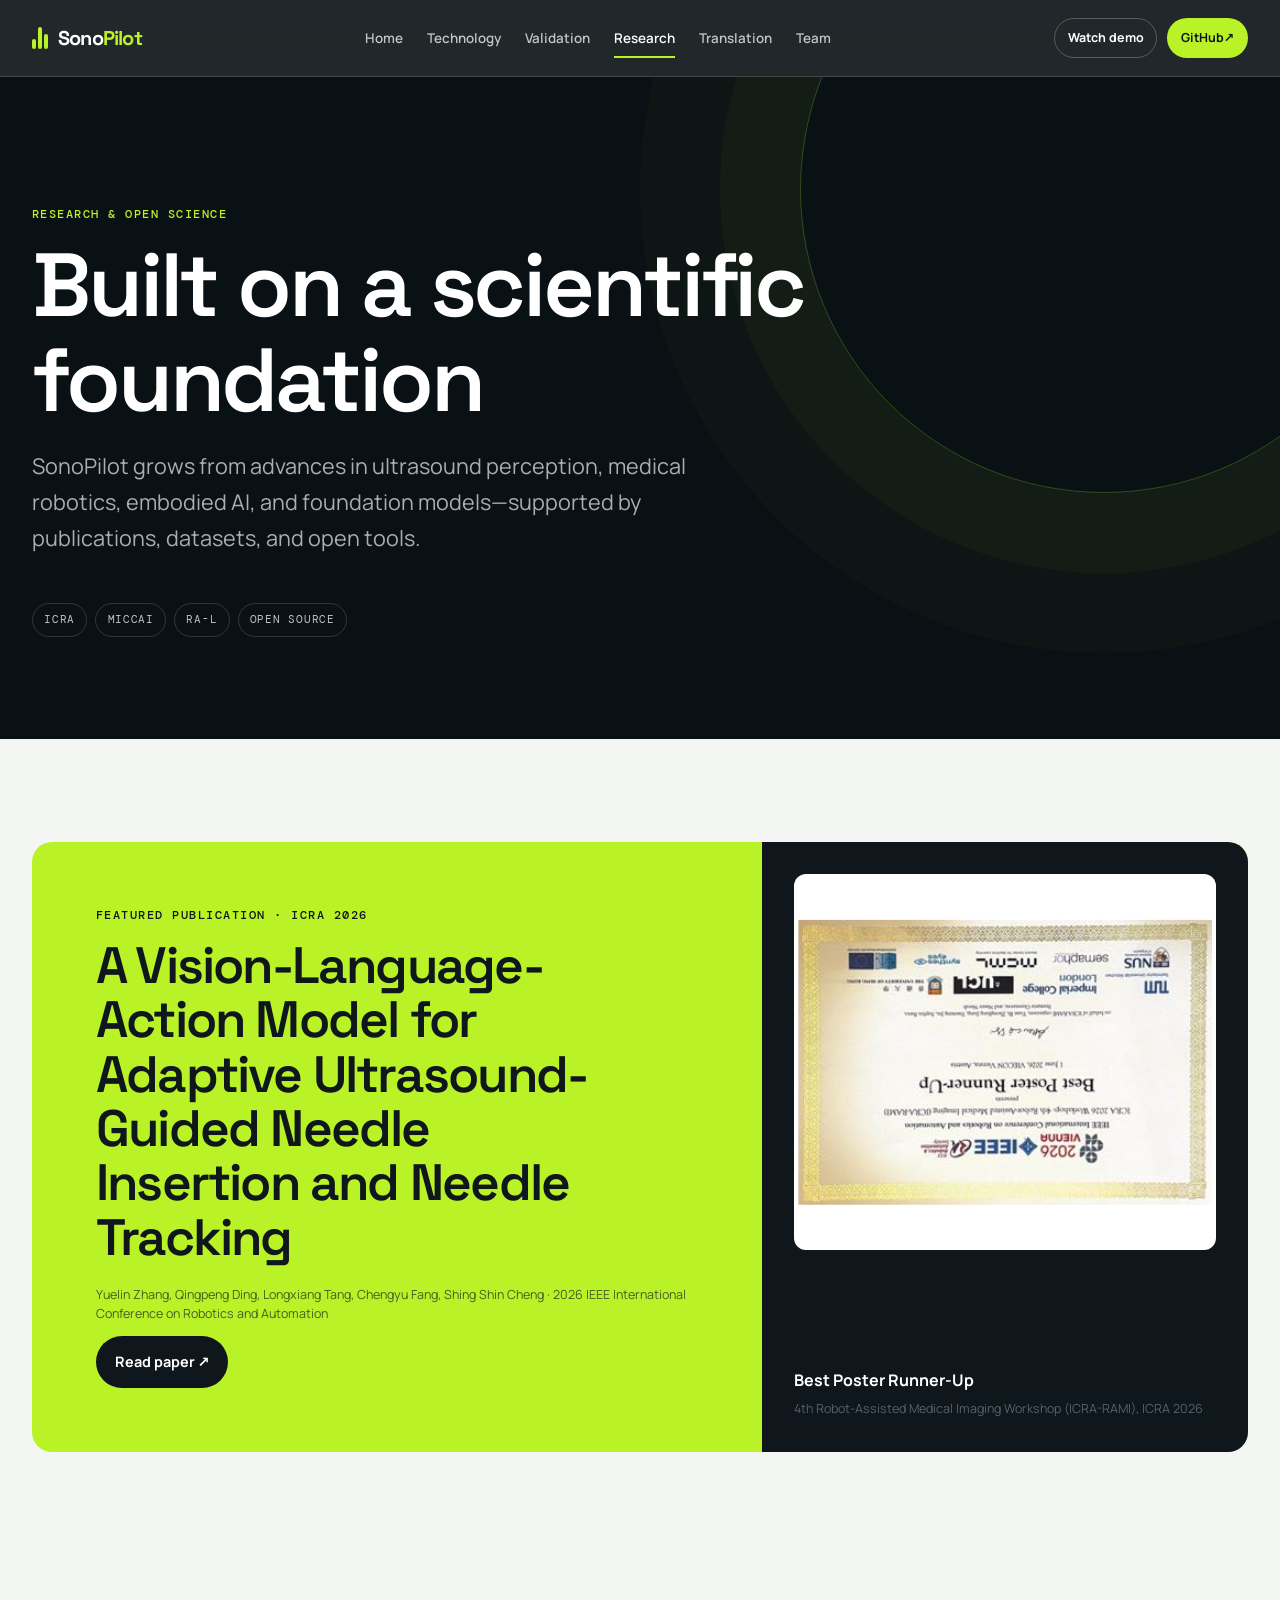
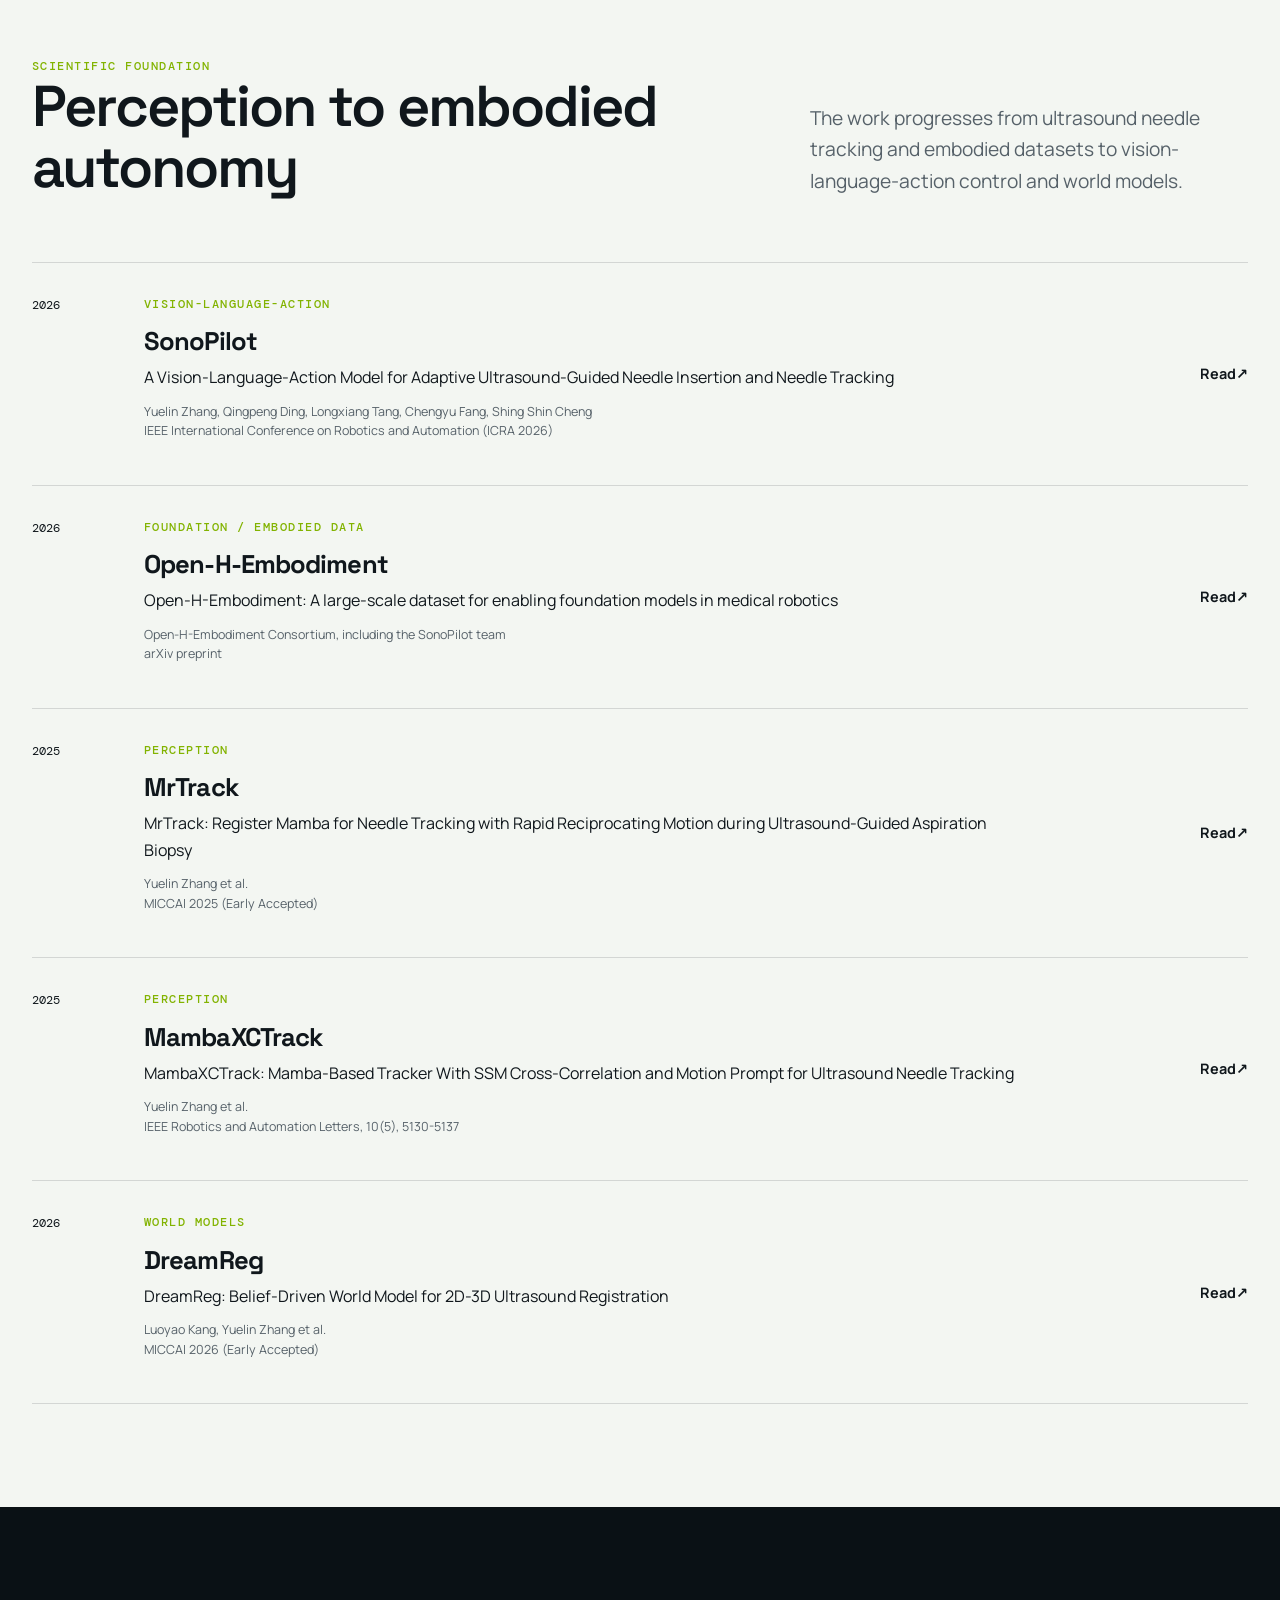
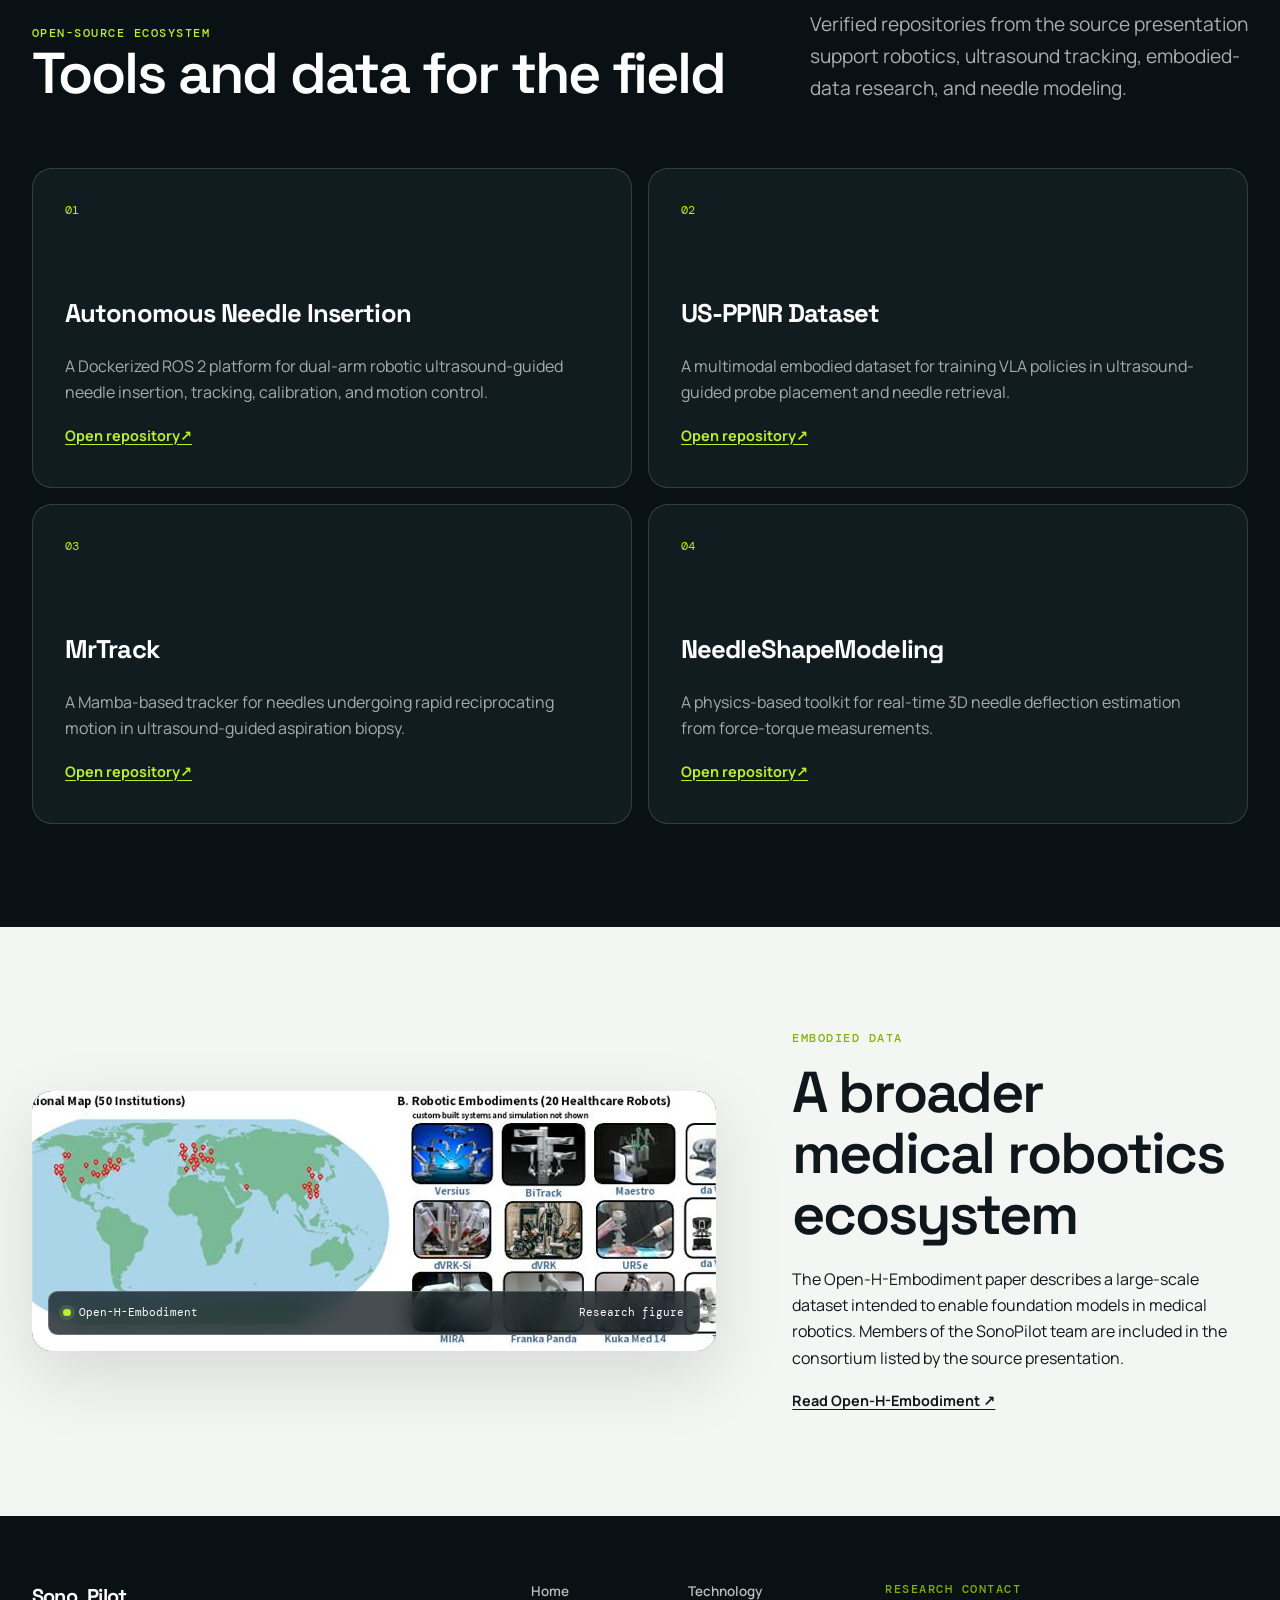
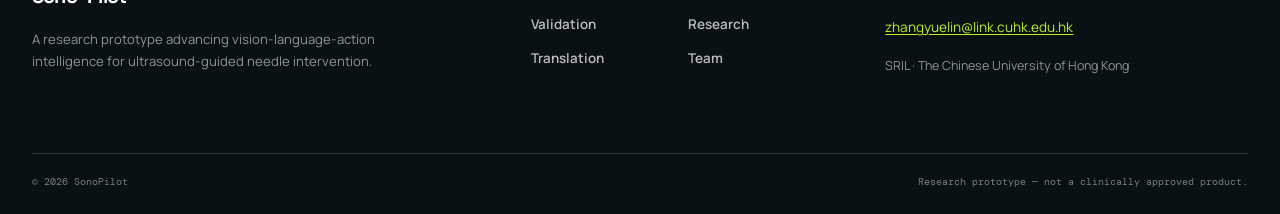
==== research/index.html @ 49ebfe50 "Build complete SonoPilot project website" ====
<!doctype html>
<html lang="en">
  <head>
    <meta charset="UTF-8">
    <meta name="viewport" content="width=device-width, initial-scale=1.0">
    <meta name="theme-color" content="#0a1115">
    <meta name="description" content="Explore the publications, scientific foundation, datasets, and open-source repositories behind SonoPilot.">
    <meta property="og:title" content="Research &amp; Open Science — SonoPilot"><meta property="og:description" content="The scientific work and open-source ecosystem supporting SonoPilot."><meta property="og:image" content="https://piecezhang.github.io/sonopilot/assets/images/og.png">
    <link rel="canonical" href="https://piecezhang.github.io/sonopilot/research/">
    <link rel="stylesheet" href="../assets/css/styles.css">
    <title>Research &amp; Open Science — SonoPilot</title>
  </head>
  <body data-page="research" data-base="..">
    <header class="site-header" data-site-header></header>
    <main id="main-content">
      <header class="page-hero">
        <div class="container"><p class="eyebrow">Research &amp; open science</p><h1>Built on a scientific foundation</h1><p class="lead">SonoPilot grows from advances in ultrasound perception, medical robotics, embodied AI, and foundation models—supported by publications, datasets, and open tools.</p><div class="kicker-line"><span>ICRA</span><span>MICCAI</span><span>RA-L</span><span>Open source</span></div></div>
      </header>

      <section class="section" aria-labelledby="featured-title">
        <div class="container">
          <article class="featured-paper reveal">
            <div class="featured-copy">
              <p class="eyebrow">Featured publication · ICRA 2026</p>
              <h2 id="featured-title">A Vision-Language-Action Model for Adaptive Ultrasound-Guided Needle Insertion and Needle Tracking</h2>
              <p class="fine-print">Yuelin Zhang, Qingpeng Ding, Longxiang Tang, Chengyu Fang, Shing Shin Cheng · 2026 IEEE International Conference on Robotics and Automation</p>
              <a class="button button-dark" href="https://arxiv.org/abs/2604.20347" target="_blank" rel="noopener noreferrer">Read paper ↗</a>
            </div>
            <div class="featured-award">
              <div class="award-image"><img src="../assets/images/icra-award.jpg" alt="Best Poster Runner-Up certificate from the ICRA 2026 Robot-Assisted Medical Imaging workshop" loading="lazy" width="259" height="376"></div>
              <p><strong>Best Poster Runner-Up</strong><br><span class="fine-print">4th Robot-Assisted Medical Imaging Workshop (ICRA-RAMI), ICRA 2026</span></p>
            </div>
          </article>
        </div>
      </section>

      <section class="section" aria-labelledby="lineage-title">
        <div class="container">
          <div class="section-head"><div><p class="eyebrow">Scientific foundation</p><h2 id="lineage-title">Perception to embodied autonomy</h2></div><p>The work progresses from ultrasound needle tracking and embodied datasets to vision-language-action control and world models.</p></div>
          <div class="publication-list" data-publications></div>
        </div>
      </section>

      <section class="section section-dark" aria-labelledby="open-title">
        <div class="container">
          <div class="section-head"><div><p class="eyebrow">Open-source ecosystem</p><h2 id="open-title">Tools and data for the field</h2></div><p>Verified repositories from the source presentation support robotics, ultrasound tracking, embodied-data research, and needle modeling.</p></div>
          <div class="resource-grid" data-resources></div>
        </div>
      </section>

      <section class="section" aria-labelledby="embodiment-title">
        <div class="container media-split">
          <div class="media-frame reveal"><img src="../assets/images/open-h-embodiment.jpg" alt="Open-H-Embodiment institutional map and examples of healthcare robotic embodiments" loading="lazy" width="808" height="260"><div class="media-label"><span>Open-H-Embodiment</span><span>Research figure</span></div></div>
          <div><p class="eyebrow">Embodied data</p><h2 id="embodiment-title">A broader medical robotics ecosystem</h2><p>The Open-H-Embodiment paper describes a large-scale dataset intended to enable foundation models in medical robotics. Members of the SonoPilot team are included in the consortium listed by the source presentation.</p><a class="text-link" href="https://arxiv.org/abs/2604.21017" target="_blank" rel="noopener noreferrer">Read Open-H-Embodiment ↗</a></div>
        </div>
      </section>
    </main>
    <footer class="site-footer" data-site-footer></footer>
    <script src="../assets/js/content.js"></script><script src="../assets/js/site.js"></script>
  </body>
</html>
---- assets/css/styles.css ----
@import url("https://fonts.googleapis.com/css2?family=DM+Mono:wght@400;500&family=Manrope:wght@400;500;600;700&family=Space+Grotesk:wght@500;600;700&display=swap");

:root {
  --ink: #10171c;
  --muted: #566169;
  --paper: #f3f6f2;
  --white: #ffffff;
  --night: #0a1115;
  --night-soft: #111c21;
  --lime: #b9f227;
  --lime-dark: #82b300;
  --aqua: #83e9e1;
  --orange: #ff745c;
  --line: rgba(16, 23, 28, 0.14);
  --line-light: rgba(255, 255, 255, 0.15);
  --radius: 1.25rem;
  --radius-small: 0.75rem;
  --shadow: 0 24px 70px rgba(6, 20, 24, 0.12);
  --max: 76rem;
  --sans: "Manrope", system-ui, -apple-system, BlinkMacSystemFont, "Segoe UI", sans-serif;
  --display: "Space Grotesk", var(--sans);
  --mono: "DM Mono", ui-monospace, SFMono-Regular, Menlo, monospace;
}

*,
*::before,
*::after {
  box-sizing: border-box;
}

html {
  scroll-behavior: smooth;
  scroll-padding-top: 6rem;
}

body {
  margin: 0;
  background: var(--paper);
  color: var(--ink);
  font-family: var(--sans);
  font-size: 1rem;
  line-height: 1.65;
  -webkit-font-smoothing: antialiased;
}

body.menu-open {
  overflow: hidden;
}

img {
  display: block;
  max-width: 100%;
}

a {
  color: inherit;
  text-decoration-thickness: 0.08em;
  text-underline-offset: 0.18em;
}

button,
a {
  -webkit-tap-highlight-color: transparent;
}

:focus-visible {
  outline: 3px solid var(--orange);
  outline-offset: 4px;
}

h1,
h2,
h3,
p {
  margin-top: 0;
}

h1,
h2,
h3 {
  font-family: var(--display);
  line-height: 1.06;
  letter-spacing: -0.035em;
}

h1 {
  max-width: 15ch;
  margin-bottom: 1.5rem;
  font-size: clamp(3rem, 7vw, 6.9rem);
  font-weight: 600;
}

h2 {
  margin-bottom: 1.25rem;
  font-size: clamp(2.1rem, 4.5vw, 4.6rem);
  font-weight: 600;
}

h3 {
  font-size: clamp(1.35rem, 2vw, 1.8rem);
}

.sr-only {
  position: absolute;
  width: 1px;
  height: 1px;
  padding: 0;
  margin: -1px;
  overflow: hidden;
  clip: rect(0, 0, 0, 0);
  white-space: nowrap;
  border: 0;
}

.skip-link {
  position: fixed;
  z-index: 200;
  top: 0.75rem;
  left: 0.75rem;
  padding: 0.75rem 1rem;
  border-radius: 0.5rem;
  background: var(--white);
  color: var(--ink);
  transform: translateY(-150%);
}

.skip-link:focus {
  transform: translateY(0);
}

.site-header {
  position: sticky;
  z-index: 100;
  top: 0;
  border-bottom: 1px solid var(--line-light);
  background: rgba(10, 17, 21, 0.9);
  color: var(--white);
  backdrop-filter: blur(20px);
}

.nav-shell {
  display: grid;
  grid-template-columns: auto 1fr auto;
  align-items: center;
  width: min(calc(100% - 2.5rem), var(--max));
  min-height: 4.75rem;
  margin-inline: auto;
  gap: 2rem;
}

.wordmark {
  display: inline-flex;
  align-items: center;
  gap: 0.65rem;
  color: var(--white);
  font-family: var(--display);
  font-size: 1.25rem;
  font-weight: 700;
  letter-spacing: -0.04em;
  text-decoration: none;
}

.wordmark span span {
  color: var(--lime);
}

.wordmark-mark {
  display: flex;
  align-items: flex-end;
  height: 1.35rem;
  gap: 0.16rem;
}

.wordmark-mark i {
  display: block;
  width: 0.22rem;
  border-radius: 1rem;
  background: var(--lime);
}

.wordmark-mark i:nth-child(1) { height: 45%; }
.wordmark-mark i:nth-child(2) { height: 100%; }
.wordmark-mark i:nth-child(3) { height: 70%; }

.primary-nav {
  display: flex;
  justify-content: center;
  gap: 1.5rem;
}

.primary-nav a,
.footer-main nav a {
  position: relative;
  color: rgba(255, 255, 255, 0.72);
  font-size: 0.84rem;
  font-weight: 600;
  text-decoration: none;
}

.primary-nav a::after {
  position: absolute;
  right: 0;
  bottom: -0.58rem;
  left: 0;
  height: 2px;
  background: var(--lime);
  content: "";
  transform: scaleX(0);
  transform-origin: right;
  transition: transform 180ms ease;
}

.primary-nav a:hover,
.primary-nav a.active,
.footer-main nav a:hover {
  color: var(--white);
}

.primary-nav a:hover::after,
.primary-nav a.active::after {
  transform: scaleX(1);
  transform-origin: left;
}

.nav-actions {
  display: flex;
  align-items: center;
  gap: 0.6rem;
}

.menu-toggle {
  display: none;
  border: 0;
  background: none;
  color: inherit;
}

.menu-toggle span:not(.sr-only) {
  display: block;
  width: 1.5rem;
  height: 2px;
  margin: 0.3rem;
  background: currentColor;
}

.button {
  display: inline-flex;
  align-items: center;
  justify-content: center;
  min-height: 3.25rem;
  padding: 0.75rem 1.1rem;
  border: 1px solid transparent;
  border-radius: 100vmax;
  font-size: 0.9rem;
  font-weight: 700;
  text-align: center;
  text-decoration: none;
  transition: transform 180ms ease, background-color 180ms ease, color 180ms ease;
}

.button:hover {
  transform: translateY(-2px);
}

.button-small {
  min-height: 2.5rem;
  padding: 0.55rem 0.8rem;
  font-size: 0.78rem;
}

.button-bright {
  background: var(--lime);
  color: var(--ink);
}

.button-ghost {
  border-color: rgba(255, 255, 255, 0.24);
  color: var(--white);
}

.button-dark {
  background: var(--ink);
  color: var(--white);
}

.button-light {
  background: var(--white);
  color: var(--ink);
}

.text-link,
.icon-link {
  display: inline-flex;
  align-items: center;
  color: inherit;
  font-size: 0.9rem;
  font-weight: 700;
}

.icon-link {
  text-decoration: none;
}

.container {
  width: min(calc(100% - 2.5rem), var(--max));
  margin-inline: auto;
}

.section {
  padding-block: clamp(4.25rem, 8vw, 8.5rem);
}

.section-tight {
  padding-block: clamp(3rem, 6vw, 5.5rem);
}

.section-dark {
  background: var(--night);
  color: var(--white);
}

.section-lime {
  background: var(--lime);
  color: var(--ink);
}

.section-orange {
  background: var(--orange);
  color: var(--ink);
}

.section-head {
  display: grid;
  grid-template-columns: minmax(0, 1.25fr) minmax(17rem, 0.75fr);
  align-items: end;
  margin-bottom: clamp(2.5rem, 5vw, 4.5rem);
  gap: 3rem;
}

.section-head h2,
.section-head p {
  margin-bottom: 0;
}

.section-head > p {
  color: var(--muted);
  font-size: clamp(1rem, 1.5vw, 1.2rem);
}

.section-dark .section-head > p {
  color: rgba(255, 255, 255, 0.66);
}

.eyebrow {
  margin-bottom: 0.9rem;
  color: var(--lime-dark);
  font-family: var(--mono);
  font-size: 0.72rem;
  font-weight: 500;
  letter-spacing: 0.13em;
  text-transform: uppercase;
}

.section-dark .eyebrow,
.page-hero .eyebrow,
.hero .eyebrow {
  color: var(--lime);
}

.hero {
  position: relative;
  min-height: calc(100svh - 4.75rem);
  overflow: hidden;
  background: var(--night);
  color: var(--white);
}

.hero::before {
  position: absolute;
  inset: 0;
  background: linear-gradient(90deg, #071014 0%, rgba(7, 16, 20, 0.93) 42%, rgba(7, 16, 20, 0.22) 76%),
    linear-gradient(0deg, rgba(7, 16, 20, 0.88) 0%, transparent 45%);
  content: "";
  z-index: 1;
}

.hero::after {
  position: absolute;
  top: 5%;
  right: -14rem;
  width: 38rem;
  height: 38rem;
  border: 1px solid rgba(185, 242, 39, 0.22);
  border-radius: 50%;
  box-shadow: 0 0 0 6rem rgba(185, 242, 39, 0.025), 0 0 0 12rem rgba(185, 242, 39, 0.02);
  content: "";
  z-index: 1;
}

.hero-media {
  position: absolute;
  inset: 0;
}

.hero-media img {
  width: 100%;
  height: 100%;
  object-fit: cover;
  object-position: 65% center;
  filter: saturate(0.8) contrast(1.08);
  transform: scale(1.06);
}

.hero-content {
  position: relative;
  z-index: 2;
  display: flex;
  flex-direction: column;
  justify-content: center;
  width: min(calc(100% - 2.5rem), var(--max));
  min-height: calc(100svh - 4.75rem);
  margin-inline: auto;
  padding-block: 5rem;
}

.hero-title {
  max-width: 8ch;
  font-size: clamp(4.2rem, 11vw, 9.8rem);
}

.hero-title span {
  color: var(--lime);
}

.hero-subtitle {
  max-width: 38rem;
  margin-bottom: 1rem;
  font-family: var(--display);
  font-size: clamp(1.25rem, 2.2vw, 2rem);
  line-height: 1.28;
}

.hero-copy {
  max-width: 37rem;
  margin-bottom: 2rem;
  color: rgba(255, 255, 255, 0.66);
}

.hero-actions {
  display: flex;
  flex-wrap: wrap;
  gap: 0.75rem;
}

.hero-status {
  position: absolute;
  right: 0;
  bottom: 2rem;
  display: grid;
  grid-template-columns: repeat(4, auto);
  gap: 0.35rem;
}

.hero-status span {
  padding: 0.4rem 0.55rem;
  border: 1px solid var(--line-light);
  border-radius: 0.4rem;
  background: rgba(8, 17, 21, 0.48);
  color: rgba(255, 255, 255, 0.7);
  font-family: var(--mono);
  font-size: 0.62rem;
  letter-spacing: 0.08em;
  text-transform: uppercase;
}

.feature-grid {
  display: grid;
  grid-template-columns: repeat(3, 1fr);
  border-top: 1px solid var(--line);
  border-bottom: 1px solid var(--line);
}

.feature-card {
  min-height: 22rem;
  padding: 2.25rem;
  border-right: 1px solid var(--line);
}

.feature-card:last-child {
  border-right: 0;
}

.feature-number {
  display: block;
  margin-bottom: 7rem;
  color: var(--muted);
  font-family: var(--mono);
  font-size: 0.72rem;
}

.feature-card h3 {
  margin-bottom: 1rem;
}

.feature-card p {
  color: var(--muted);
}

.feature-card .signal {
  display: inline-block;
  width: 0.65rem;
  height: 0.65rem;
  margin-right: 0.5rem;
  border-radius: 50%;
  background: var(--lime);
  box-shadow: 0 0 0 0.38rem rgba(185, 242, 39, 0.16);
}

.closing-statement {
  max-width: 36rem;
  margin: 2rem auto 0;
  font-family: var(--display);
  font-size: clamp(1.15rem, 2vw, 1.55rem);
  text-align: center;
}

.media-split,
.content-split {
  display: grid;
  grid-template-columns: minmax(0, 1.2fr) minmax(18rem, 0.8fr);
  align-items: center;
  gap: clamp(2rem, 6vw, 6rem);
}

.media-frame {
  position: relative;
  overflow: hidden;
  border-radius: var(--radius);
  background: #182227;
  box-shadow: var(--shadow);
}

.media-frame::after {
  position: absolute;
  inset: 0;
  border: 1px solid rgba(255, 255, 255, 0.16);
  border-radius: inherit;
  content: "";
  pointer-events: none;
}

.media-frame img {
  width: 100%;
  aspect-ratio: 16 / 10;
  object-fit: cover;
}

.media-label {
  position: absolute;
  right: 1rem;
  bottom: 1rem;
  left: 1rem;
  display: flex;
  align-items: center;
  justify-content: space-between;
  padding: 0.75rem 0.9rem;
  border: 1px solid rgba(255, 255, 255, 0.2);
  border-radius: 0.6rem;
  background: rgba(8, 17, 21, 0.74);
  color: var(--white);
  font-family: var(--mono);
  font-size: 0.68rem;
  backdrop-filter: blur(12px);
}

.media-label span:first-child::before {
  display: inline-block;
  width: 0.45rem;
  height: 0.45rem;
  margin-right: 0.5rem;
  border-radius: 50%;
  background: var(--lime);
  box-shadow: 0 0 0 0.25rem rgba(185, 242, 39, 0.15);
  content: "";
}

.capability-list,
.challenge-list {
  padding: 0;
  margin: 2rem 0;
  list-style: none;
}

.capability-list li,
.challenge-list li {
  display: flex;
  align-items: center;
  justify-content: space-between;
  padding: 0.75rem 0;
  border-bottom: 1px solid var(--line-light);
  font-family: var(--display);
}

.capability-list li::after {
  color: var(--lime);
  content: "●";
  font-size: 0.55rem;
}

.metrics-grid {
  display: grid;
  grid-template-columns: repeat(4, 1fr);
  gap: 1px;
  overflow: hidden;
  border: 1px solid var(--line-light);
  border-radius: var(--radius);
  background: var(--line-light);
}

.metric-card {
  min-height: 14rem;
  padding: 2rem;
  background: var(--night-soft);
}

.metric-value {
  margin-bottom: 2.8rem;
  color: var(--lime);
  font-family: var(--display);
  font-size: clamp(2.8rem, 5vw, 5rem);
  font-weight: 600;
  letter-spacing: -0.06em;
  line-height: 1;
}

.metric-value span {
  margin-left: 0.25rem;
  font-family: var(--mono);
  font-size: 0.8rem;
  letter-spacing: 0;
}

.metric-card > p:last-child {
  color: rgba(255, 255, 255, 0.68);
  font-size: 0.85rem;
}

.comparison-strip {
  display: flex;
  align-items: center;
  justify-content: space-between;
  margin-top: 2rem;
  gap: 2rem;
}

.comparison-deltas {
  display: flex;
  gap: 2.25rem;
}

.comparison-deltas strong {
  display: block;
  color: var(--lime);
  font-family: var(--display);
  font-size: 2rem;
  letter-spacing: -0.04em;
}

.comparison-deltas span {
  color: rgba(255, 255, 255, 0.6);
  font-size: 0.78rem;
}

.roadmap {
  display: grid;
  grid-template-columns: repeat(3, 1fr);
  overflow: hidden;
  border: 1px solid rgba(16, 23, 28, 0.2);
  border-radius: var(--radius);
}

.roadmap-stage {
  position: relative;
  min-height: 23rem;
  padding: 2.25rem;
  border-right: 1px solid rgba(16, 23, 28, 0.2);
}

.roadmap-stage:last-child {
  border-right: 0;
}

.roadmap-stage::after {
  position: absolute;
  right: -0.9rem;
  top: 4.2rem;
  z-index: 1;
  width: 1.8rem;
  height: 1.8rem;
  border-top: 1px solid var(--ink);
  border-right: 1px solid var(--ink);
  background: var(--lime);
  content: "";
  transform: rotate(45deg);
}

.roadmap-stage:last-child::after {
  display: none;
}

.stage-number {
  display: flex;
  align-items: center;
  justify-content: center;
  width: 2.4rem;
  height: 2.4rem;
  margin-bottom: 5rem;
  border: 1px solid var(--ink);
  border-radius: 50%;
  font-family: var(--mono);
  font-size: 0.72rem;
}

.roadmap-stage h3 span {
  display: block;
  margin-bottom: 0.4rem;
  font-family: var(--mono);
  font-size: 0.72rem;
  letter-spacing: 0.1em;
  text-transform: uppercase;
}

.roadmap-stage p {
  margin-bottom: 0;
  font-size: 0.9rem;
}

.page-hero {
  position: relative;
  overflow: hidden;
  padding: clamp(6rem, 10vw, 10rem) 0 clamp(4.5rem, 8vw, 7rem);
  background: var(--night);
  color: var(--white);
}

.page-hero::after {
  position: absolute;
  top: -12rem;
  right: -8rem;
  width: 38rem;
  height: 38rem;
  border: 1px solid rgba(185, 242, 39, 0.25);
  border-radius: 50%;
  box-shadow: 0 0 0 5rem rgba(185, 242, 39, 0.03), 0 0 0 10rem rgba(185, 242, 39, 0.02);
  content: "";
}

.page-hero .container {
  position: relative;
  z-index: 1;
}

.page-hero h1 {
  margin-bottom: 1.25rem;
}

.page-hero .lead {
  max-width: 44rem;
  margin-bottom: 0;
  color: rgba(255, 255, 255, 0.66);
  font-size: clamp(1.05rem, 2vw, 1.35rem);
}

.kicker-line {
  display: flex;
  flex-wrap: wrap;
  margin-top: 3rem;
  gap: 0.5rem;
}

.kicker-line span {
  padding: 0.45rem 0.7rem;
  border: 1px solid var(--line-light);
  border-radius: 100vmax;
  color: rgba(255, 255, 255, 0.75);
  font-family: var(--mono);
  font-size: 0.66rem;
  letter-spacing: 0.07em;
  text-transform: uppercase;
}

.loop-diagram {
  display: grid;
  grid-template-columns: repeat(5, minmax(0, 1fr));
  align-items: stretch;
  gap: 1rem;
}

.loop-node {
  position: relative;
  min-height: 12rem;
  padding: 1.5rem;
  border: 1px solid var(--line);
  border-radius: var(--radius-small);
  background: var(--white);
}

.loop-node:not(:last-child)::after {
  position: absolute;
  z-index: 2;
  top: 50%;
  right: -1.45rem;
  display: flex;
  align-items: center;
  justify-content: center;
  width: 1.9rem;
  height: 1.9rem;
  border-radius: 50%;
  background: var(--lime);
  color: var(--ink);
  content: "→";
  font-family: var(--mono);
  transform: translateY(-50%);
}

.loop-node .eyebrow {
  margin-bottom: 3.2rem;
}

.loop-node h3 {
  margin-bottom: 0;
  font-size: 1.2rem;
}

.loop-return {
  display: flex;
  align-items: center;
  justify-content: center;
  width: fit-content;
  margin: 1.5rem auto 0;
  padding: 0.55rem 1rem;
  border: 1px solid var(--line);
  border-radius: 100vmax;
  color: var(--muted);
  font-family: var(--mono);
  font-size: 0.7rem;
}

.architecture-card {
  padding: clamp(1rem, 3vw, 2.5rem);
  border: 1px solid var(--line);
  border-radius: var(--radius);
  background: var(--white);
}

.architecture-card img {
  width: 100%;
}

.detail-grid {
  display: grid;
  grid-template-columns: repeat(3, 1fr);
  gap: 1rem;
}

.detail-card {
  padding: 1.75rem;
  border: 1px solid var(--line);
  border-radius: var(--radius-small);
  background: var(--white);
}

.detail-card .eyebrow {
  margin-bottom: 3rem;
}

.detail-card p:last-child {
  margin-bottom: 0;
  color: var(--muted);
}

.confidence-visual {
  display: grid;
  grid-template-columns: 1fr auto 1fr;
  align-items: stretch;
  margin-top: 3rem;
  gap: 1rem;
}

.confidence-card {
  min-height: 18rem;
  padding: 2rem;
  border: 1px solid var(--line-light);
  border-radius: var(--radius);
  background: var(--night-soft);
}

.confidence-card.alert {
  background: #271514;
}

.confidence-icon {
  display: flex;
  align-items: center;
  justify-content: center;
  width: 5.5rem;
  height: 5.5rem;
  margin-bottom: 3.5rem;
  border: 2px solid var(--lime);
  border-radius: 50%;
  color: var(--lime);
  font-family: var(--mono);
  font-size: 0.8rem;
}

.confidence-card.alert .confidence-icon {
  border-color: var(--orange);
  color: var(--orange);
}

.confidence-arrow {
  align-self: center;
  color: var(--lime);
  font-family: var(--mono);
  font-size: 2rem;
}

.async-grid {
  display: grid;
  grid-template-columns: 1fr 1fr;
  align-items: center;
  gap: 4rem;
}

.rate-stack {
  display: grid;
  gap: 1rem;
}

.rate-card {
  display: grid;
  grid-template-columns: 8rem 1fr;
  align-items: center;
  padding: 1.5rem;
  border: 1px solid var(--line);
  border-radius: var(--radius-small);
  background: var(--white);
  gap: 1rem;
}

.rate-card strong {
  font-family: var(--display);
  font-size: 2.2rem;
  letter-spacing: -0.05em;
}

.rate-bar {
  position: relative;
  height: 0.55rem;
  overflow: hidden;
  border-radius: 100vmax;
  background: #e1e5df;
}

.rate-bar span {
  display: block;
  width: var(--rate);
  height: 100%;
  border-radius: inherit;
  background: var(--lime-dark);
}

.demo-hero {
  display: grid;
  grid-template-columns: minmax(0, 1.25fr) minmax(18rem, 0.75fr);
  align-items: stretch;
  gap: 1.25rem;
}

.demo-poster {
  position: relative;
  min-height: 34rem;
  overflow: hidden;
  border-radius: var(--radius);
  background: var(--night);
}

.demo-poster img {
  width: 100%;
  height: 100%;
  object-fit: cover;
}

.demo-poster::after {
  position: absolute;
  inset: 0;
  background: linear-gradient(0deg, rgba(5, 11, 14, 0.9), transparent 58%);
  content: "";
}

.play-button {
  position: absolute;
  z-index: 2;
  right: 2rem;
  bottom: 2rem;
  left: 2rem;
  display: flex;
  align-items: center;
  justify-content: space-between;
  padding: 1rem 1.2rem;
  border-radius: 100vmax;
  background: var(--lime);
  color: var(--ink);
  font-weight: 700;
  text-decoration: none;
}

.play-button span:last-child {
  display: flex;
  align-items: center;
  justify-content: center;
  width: 2.25rem;
  height: 2.25rem;
  border-radius: 50%;
  background: var(--ink);
  color: var(--white);
}

.demo-aside {
  display: flex;
  flex-direction: column;
  justify-content: space-between;
  padding: 2rem;
  border-radius: var(--radius);
  background: var(--orange);
}

.demo-aside h2 {
  font-size: clamp(2.5rem, 5vw, 4.8rem);
}

.demo-aside .fine-print {
  color: rgba(16, 23, 28, 0.7);
}

.photo-grid {
  display: grid;
  grid-template-columns: 1.2fr 0.8fr;
  grid-template-rows: repeat(2, 15rem);
  gap: 1rem;
}

.photo-grid figure {
  position: relative;
  overflow: hidden;
  margin: 0;
  border-radius: var(--radius-small);
  background: var(--night-soft);
}

.photo-grid figure:first-child {
  grid-row: 1 / 3;
}

.photo-grid img {
  width: 100%;
  height: 100%;
  object-fit: cover;
}

.photo-grid figcaption {
  position: absolute;
  right: 0.75rem;
  bottom: 0.75rem;
  left: 0.75rem;
  padding: 0.55rem 0.75rem;
  border-radius: 0.45rem;
  background: rgba(8, 17, 21, 0.77);
  color: var(--white);
  font-family: var(--mono);
  font-size: 0.64rem;
}

.comparison-table {
  width: 100%;
  border-collapse: collapse;
  font-family: var(--display);
}

.comparison-table th,
.comparison-table td {
  padding: 1.25rem;
  border-bottom: 1px solid var(--line-light);
  text-align: left;
}

.comparison-table th {
  color: rgba(255, 255, 255, 0.55);
  font-family: var(--mono);
  font-size: 0.7rem;
  font-weight: 400;
  letter-spacing: 0.08em;
  text-transform: uppercase;
}

.comparison-table td:not(:first-child) {
  font-size: clamp(1.7rem, 3vw, 3rem);
  font-weight: 600;
}

.comparison-table td:nth-child(2) {
  color: var(--lime);
}

.impact-grid,
.business-grid {
  display: grid;
  grid-template-columns: repeat(4, 1fr);
  gap: 1rem;
}

.impact-card,
.business-card {
  min-height: 16rem;
  padding: 1.75rem;
  border: 1px solid var(--line);
  border-radius: var(--radius-small);
  background: var(--white);
}

.impact-card .eyebrow,
.business-card .eyebrow {
  margin-bottom: 4rem;
}

.impact-card p:last-child,
.business-card p:last-child,
.business-card ul {
  margin-bottom: 0;
  color: var(--muted);
  font-size: 0.9rem;
}

.featured-paper {
  display: grid;
  grid-template-columns: minmax(0, 1.2fr) minmax(16rem, 0.8fr);
  overflow: hidden;
  border-radius: var(--radius);
  background: var(--lime);
}

.featured-copy {
  padding: clamp(2rem, 5vw, 4rem);
}

.featured-copy h2 {
  max-width: 16ch;
  font-size: clamp(2rem, 4vw, 4rem);
}

.featured-copy .eyebrow {
  color: var(--ink);
}

.featured-copy .fine-print {
  max-width: 46rem;
  color: rgba(16, 23, 28, 0.68);
}

.featured-award {
  display: flex;
  flex-direction: column;
  justify-content: space-between;
  padding: 2rem;
  background: var(--ink);
  color: var(--white);
}

.award-image {
  overflow: hidden;
  border-radius: var(--radius-small);
  background: var(--white);
}

.award-image img {
  width: 100%;
  aspect-ratio: 4 / 3;
  object-fit: contain;
  transform: rotate(90deg) scale(1.1);
}

.featured-award p {
  margin: 1.5rem 0 0;
}

.publication-list {
  border-top: 1px solid var(--line);
}

.publication-card {
  display: grid;
  grid-template-columns: 5rem 1fr auto;
  padding: 2rem 0;
  border-bottom: 1px solid var(--line);
  gap: 2rem;
}

.publication-year {
  font-family: var(--mono);
  font-size: 0.78rem;
}

.publication-card h3 {
  margin-bottom: 0.55rem;
}

.publication-title {
  max-width: 55rem;
  margin-bottom: 0.7rem;
}

.fine-print {
  color: var(--muted);
  font-size: 0.78rem;
  line-height: 1.55;
}

.resource-grid {
  display: grid;
  grid-template-columns: repeat(2, 1fr);
  gap: 1rem;
}

.resource-card {
  min-height: 20rem;
  padding: 2rem;
  border: 1px solid var(--line-light);
  border-radius: var(--radius);
  background: var(--night-soft);
}

.resource-index {
  display: block;
  margin-bottom: 5rem;
  color: var(--lime);
  font-family: var(--mono);
  font-size: 0.72rem;
}

.resource-card p {
  color: rgba(255, 255, 255, 0.63);
}

.resource-card .text-link {
  color: var(--lime);
}

.market-figure {
  display: grid;
  grid-template-columns: 0.85fr 1.15fr;
  overflow: hidden;
  border-radius: var(--radius);
  background: var(--white);
  box-shadow: var(--shadow);
}

.market-number {
  display: flex;
  flex-direction: column;
  justify-content: center;
  min-height: 28rem;
  padding: 3rem;
  background: var(--night);
  color: var(--white);
}

.market-number strong {
  display: block;
  margin-bottom: 1rem;
  color: var(--lime);
  font-family: var(--display);
  font-size: clamp(3.4rem, 7vw, 7rem);
  letter-spacing: -0.07em;
  line-height: 0.95;
}

.market-number p {
  margin-bottom: 0;
  color: rgba(255, 255, 255, 0.65);
}

.market-copy {
  padding: 3rem;
}

.market-copy blockquote {
  margin: 2rem 0;
  padding-left: 1.5rem;
  border-left: 3px solid var(--lime-dark);
  font-family: var(--display);
  font-size: 1.35rem;
  line-height: 1.3;
}

.business-grid {
  grid-template-columns: repeat(3, 1fr);
}

.business-card {
  min-height: 25rem;
}

.business-card ul {
  padding-left: 1.2rem;
}

.team-group {
  display: grid;
  grid-template-columns: 14rem 1fr;
  padding: 3rem 0;
  border-bottom: 1px solid var(--line);
  gap: 2rem;
}

.team-group:first-child {
  padding-top: 0;
}

.team-grid {
  display: grid;
  grid-template-columns: repeat(3, 1fr);
  gap: 1rem;
}

.team-group:first-child .team-grid {
  grid-template-columns: minmax(0, 1fr);
}

.person-card {
  overflow: hidden;
  border: 1px solid var(--line);
  border-radius: var(--radius-small);
  background: var(--white);
}

.team-group:first-child .person-card {
  display: grid;
  grid-template-columns: 15rem 1fr;
}

.person-portrait {
  aspect-ratio: 4 / 5;
  overflow: hidden;
  background: #dfe6df;
}

.person-portrait img {
  width: 100%;
  height: 100%;
  object-fit: cover;
  object-position: center top;
}

.portrait-fallback {
  display: grid;
  place-items: center;
  background: linear-gradient(135deg, #dfe9de, #ccd9d0);
  color: #66746b;
  font-family: var(--display);
  font-size: 3rem;
}

.person-copy {
  padding: 1.4rem;
}

.person-copy h3 {
  margin-bottom: 0.35rem;
}

.person-role {
  margin-bottom: 0.55rem;
  color: var(--lime-dark);
  font-family: var(--mono);
  font-size: 0.72rem;
  letter-spacing: 0.05em;
  text-transform: uppercase;
}

.person-copy p:not(.person-role) {
  color: var(--muted);
  font-size: 0.84rem;
}

.institution-strip {
  display: grid;
  grid-template-columns: repeat(4, 1fr);
  border-top: 1px solid var(--line);
  border-left: 1px solid var(--line);
}

.institution-strip div {
  display: flex;
  align-items: center;
  min-height: 8rem;
  padding: 1.5rem;
  border-right: 1px solid var(--line);
  border-bottom: 1px solid var(--line);
  font-family: var(--display);
  font-size: 1.05rem;
}

.contact-panel {
  display: grid;
  grid-template-columns: 1fr auto;
  align-items: end;
  padding: clamp(2rem, 5vw, 4rem);
  border-radius: var(--radius);
  background: var(--lime);
  gap: 2rem;
}

.contact-panel h2 {
  max-width: 17ch;
}

.contact-panel .eyebrow {
  color: var(--ink);
}

.contact-actions {
  display: flex;
  flex-direction: column;
  align-items: flex-end;
  gap: 0.75rem;
}

.copy-button {
  border: 0;
  background: transparent;
  color: var(--ink);
  font: inherit;
  font-size: 0.8rem;
  text-decoration: underline;
  cursor: pointer;
}

.site-footer {
  padding: 4rem 0 1.5rem;
  background: var(--night);
  color: var(--white);
}

.footer-main,
.footer-bottom {
  width: min(calc(100% - 2.5rem), var(--max));
  margin-inline: auto;
}

.footer-main {
  display: grid;
  grid-template-columns: 1.2fr 0.8fr 1fr;
  padding-bottom: 4rem;
  gap: 4rem;
}

.footer-main > div:first-child p {
  max-width: 25rem;
  margin: 1rem 0 0;
  color: rgba(255, 255, 255, 0.55);
  font-size: 0.82rem;
}

.footer-main nav {
  display: grid;
  grid-template-columns: repeat(2, 1fr);
  align-content: start;
  gap: 0.7rem 1.5rem;
}

.footer-contact a {
  color: var(--lime);
  font-size: 0.85rem;
}

.footer-contact p:last-child {
  margin-top: 1rem;
  color: rgba(255, 255, 255, 0.55);
  font-size: 0.78rem;
}

.footer-bottom {
  display: flex;
  justify-content: space-between;
  padding-top: 1.25rem;
  border-top: 1px solid var(--line-light);
  color: rgba(255, 255, 255, 0.45);
  font-family: var(--mono);
  font-size: 0.62rem;
}

.reveal {
  opacity: 0;
  transform: translateY(1.2rem);
  transition: opacity 500ms ease, transform 500ms ease;
}

.reveal.revealed {
  opacity: 1;
  transform: none;
}

@media (max-width: 68rem) {
  .site-header {
    background: var(--night);
    backdrop-filter: none;
  }

  .nav-shell {
    grid-template-columns: auto 1fr auto;
  }

  .primary-nav {
    position: fixed;
    top: 4.75rem;
    right: 0;
    bottom: 0;
    left: 0;
    z-index: 99;
    display: flex;
    flex-direction: column;
    justify-content: flex-start;
    width: 100%;
    height: auto;
    padding: 2.5rem 1.25rem;
    background: var(--night);
    opacity: 0;
    pointer-events: none;
    transform: translateY(-1rem);
    transition: opacity 180ms ease, transform 180ms ease;
  }

  .primary-nav.open {
    opacity: 1;
    pointer-events: auto;
    transform: none;
  }

  .primary-nav a {
    width: min(100%, var(--max));
    margin-inline: auto;
    padding: 0.75rem 0;
    font-family: var(--display);
    font-size: 1.65rem;
  }

  .primary-nav a::after {
    display: none;
  }

  .menu-toggle {
    display: block;
    justify-self: end;
  }

  .nav-actions {
    display: none;
  }

  .feature-grid,
  .metrics-grid,
  .impact-grid {
    grid-template-columns: repeat(2, 1fr);
  }

  .feature-card:nth-child(2) {
    border-right: 0;
  }

  .feature-card:nth-child(3) {
    grid-column: 1 / -1;
    border-top: 1px solid var(--line);
  }

  .loop-diagram {
    grid-template-columns: 1fr;
  }

  .loop-node {
    min-height: auto;
  }

  .loop-node .eyebrow {
    margin-bottom: 1.5rem;
  }

  .loop-node:not(:last-child)::after {
    top: auto;
    right: auto;
    bottom: -1.45rem;
    left: 50%;
    content: "↓";
    transform: translateX(-50%);
  }

  .team-group {
    grid-template-columns: 1fr;
  }

  .institution-strip {
    grid-template-columns: repeat(2, 1fr);
  }
}

@media (max-width: 48rem) {
  .nav-shell,
  .container,
  .hero-content,
  .footer-main,
  .footer-bottom {
    width: min(calc(100% - 1.5rem), var(--max));
  }

  .section-head,
  .media-split,
  .content-split,
  .async-grid,
  .demo-hero,
  .featured-paper,
  .market-figure,
  .footer-main,
  .contact-panel {
    grid-template-columns: 1fr;
  }

  .section-head {
    align-items: start;
    gap: 1rem;
  }

  .hero::before {
    background: linear-gradient(0deg, #071014 0%, rgba(7, 16, 20, 0.88) 68%, rgba(7, 16, 20, 0.4) 100%);
  }

  .hero-media img {
    object-position: center 20%;
  }

  .hero-content {
    justify-content: flex-end;
    padding-bottom: 7rem;
  }

  .hero-title {
    font-size: clamp(4rem, 22vw, 6.5rem);
  }

  .hero-status {
    right: auto;
    grid-template-columns: repeat(2, auto);
  }

  .feature-grid,
  .metrics-grid,
  .detail-grid,
  .impact-grid,
  .business-grid,
  .team-grid,
  .resource-grid {
    grid-template-columns: 1fr;
  }

  .feature-card,
  .feature-card:nth-child(2),
  .feature-card:nth-child(3) {
    grid-column: auto;
    min-height: auto;
    border-top: 0;
    border-right: 0;
    border-bottom: 1px solid var(--line);
  }

  .feature-card:last-child {
    border-bottom: 0;
  }

  .feature-number {
    margin-bottom: 3rem;
  }

  .metric-card {
    min-height: 11rem;
  }

  .comparison-strip,
  .comparison-deltas {
    align-items: flex-start;
    flex-direction: column;
  }

  .roadmap {
    grid-template-columns: 1fr;
  }

  .roadmap-stage {
    min-height: auto;
    border-right: 0;
    border-bottom: 1px solid rgba(16, 23, 28, 0.2);
  }

  .roadmap-stage::after {
    top: auto;
    right: 50%;
    bottom: -0.9rem;
    transform: translateX(50%) rotate(135deg);
  }

  .stage-number {
    margin-bottom: 3rem;
  }

  .confidence-visual {
    grid-template-columns: 1fr;
  }

  .confidence-arrow {
    justify-self: center;
    transform: rotate(90deg);
  }

  .rate-card {
    grid-template-columns: 6.5rem 1fr;
  }

  .demo-poster {
    min-height: 27rem;
  }

  .photo-grid {
    grid-template-columns: 1fr;
    grid-template-rows: repeat(3, 15rem);
  }

  .photo-grid figure:first-child {
    grid-row: auto;
  }

  .comparison-table th,
  .comparison-table td {
    padding: 0.85rem 0.45rem;
  }

  .publication-card {
    grid-template-columns: 1fr auto;
    gap: 1rem;
  }

  .publication-card > div:nth-child(2) {
    grid-column: 1 / -1;
    grid-row: 2;
  }

  .featured-award {
    min-height: 27rem;
  }

  .market-number,
  .market-copy {
    min-height: auto;
    padding: 2rem;
  }

  .team-group:first-child .person-card {
    grid-template-columns: 1fr;
  }

  .team-group:first-child .person-portrait {
    max-height: 24rem;
  }

  .institution-strip {
    grid-template-columns: 1fr;
  }

  .contact-actions {
    align-items: flex-start;
  }

  .footer-main {
    gap: 2.5rem;
  }

  .footer-bottom {
    flex-direction: column;
    gap: 0.5rem;
  }
}

@media (prefers-reduced-motion: reduce) {
  html {
    scroll-behavior: auto;
  }

  *,
  *::before,
  *::after {
    scroll-behavior: auto !important;
    transition-duration: 0.01ms !important;
    animation-duration: 0.01ms !important;
    animation-iteration-count: 1 !important;
  }

  .reveal {
    opacity: 1;
    transform: none;
  }

  .hero-media img {
    transform: none;
  }
}
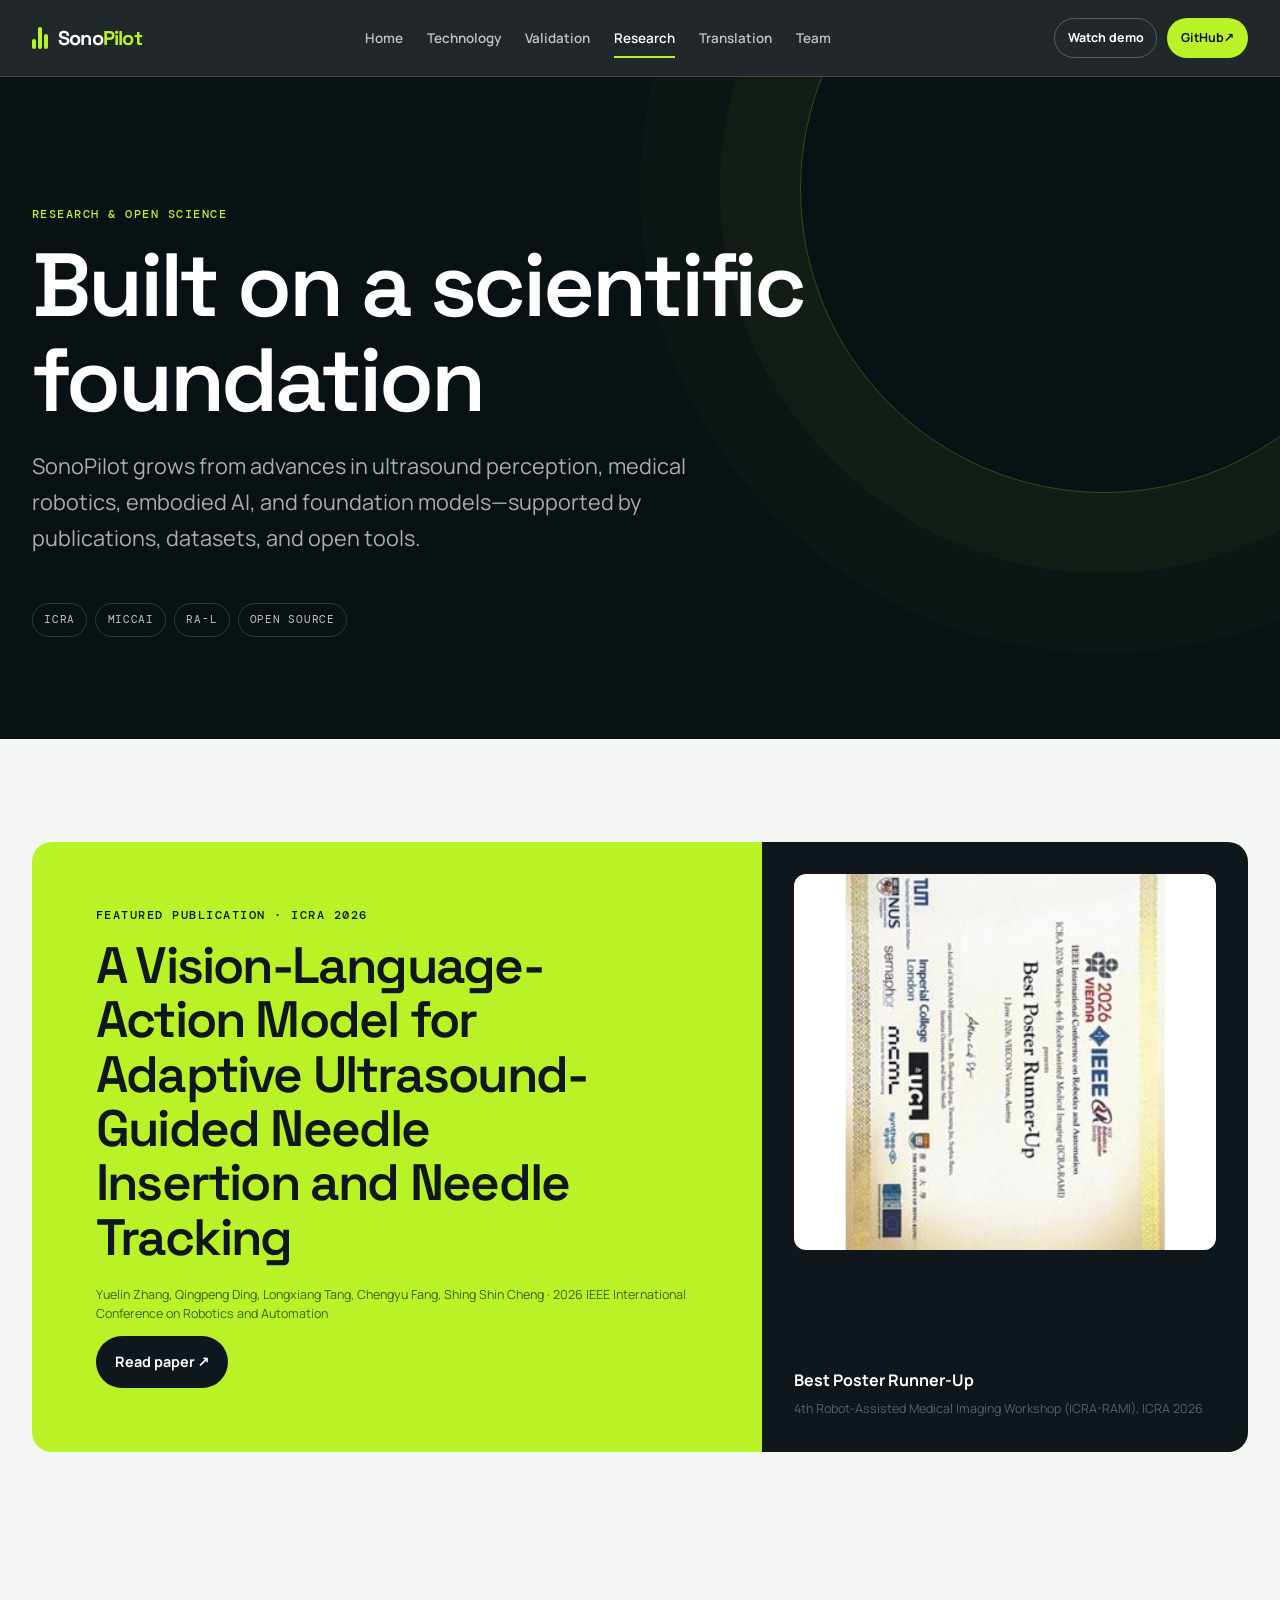
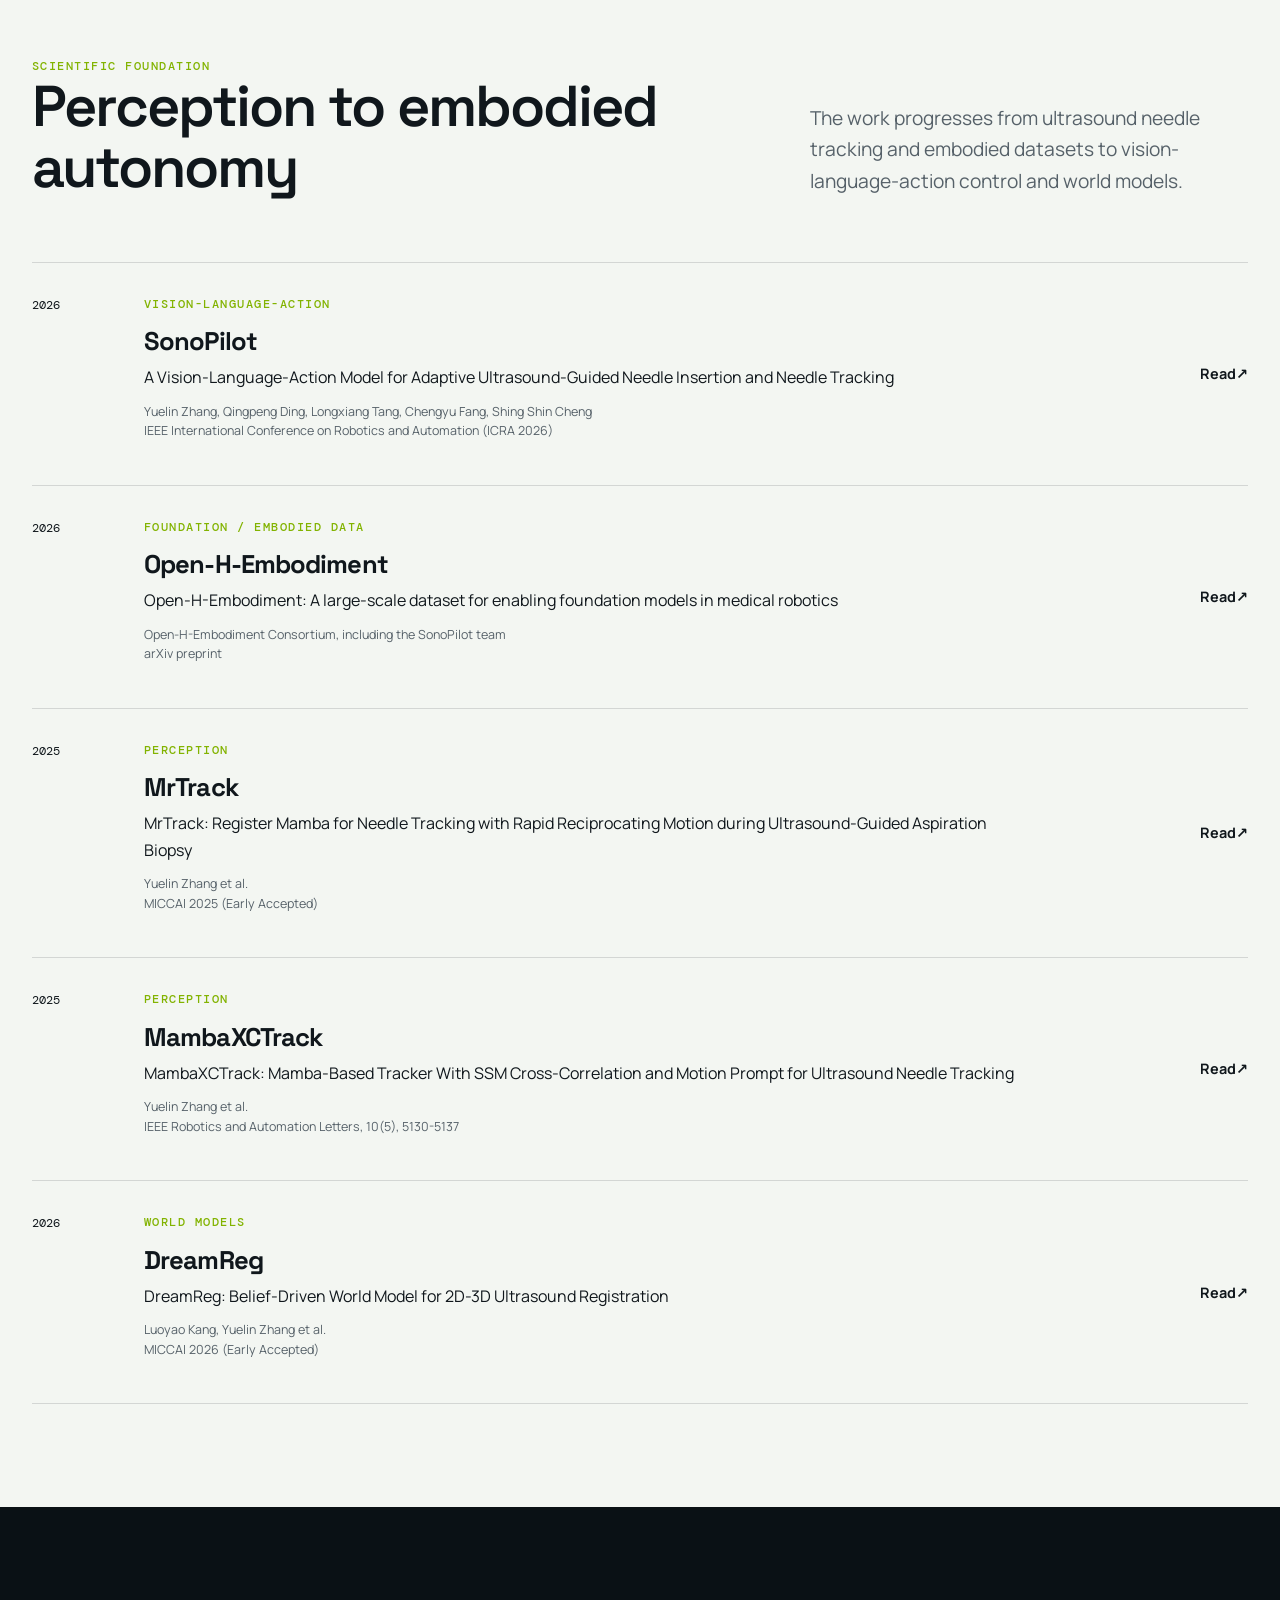
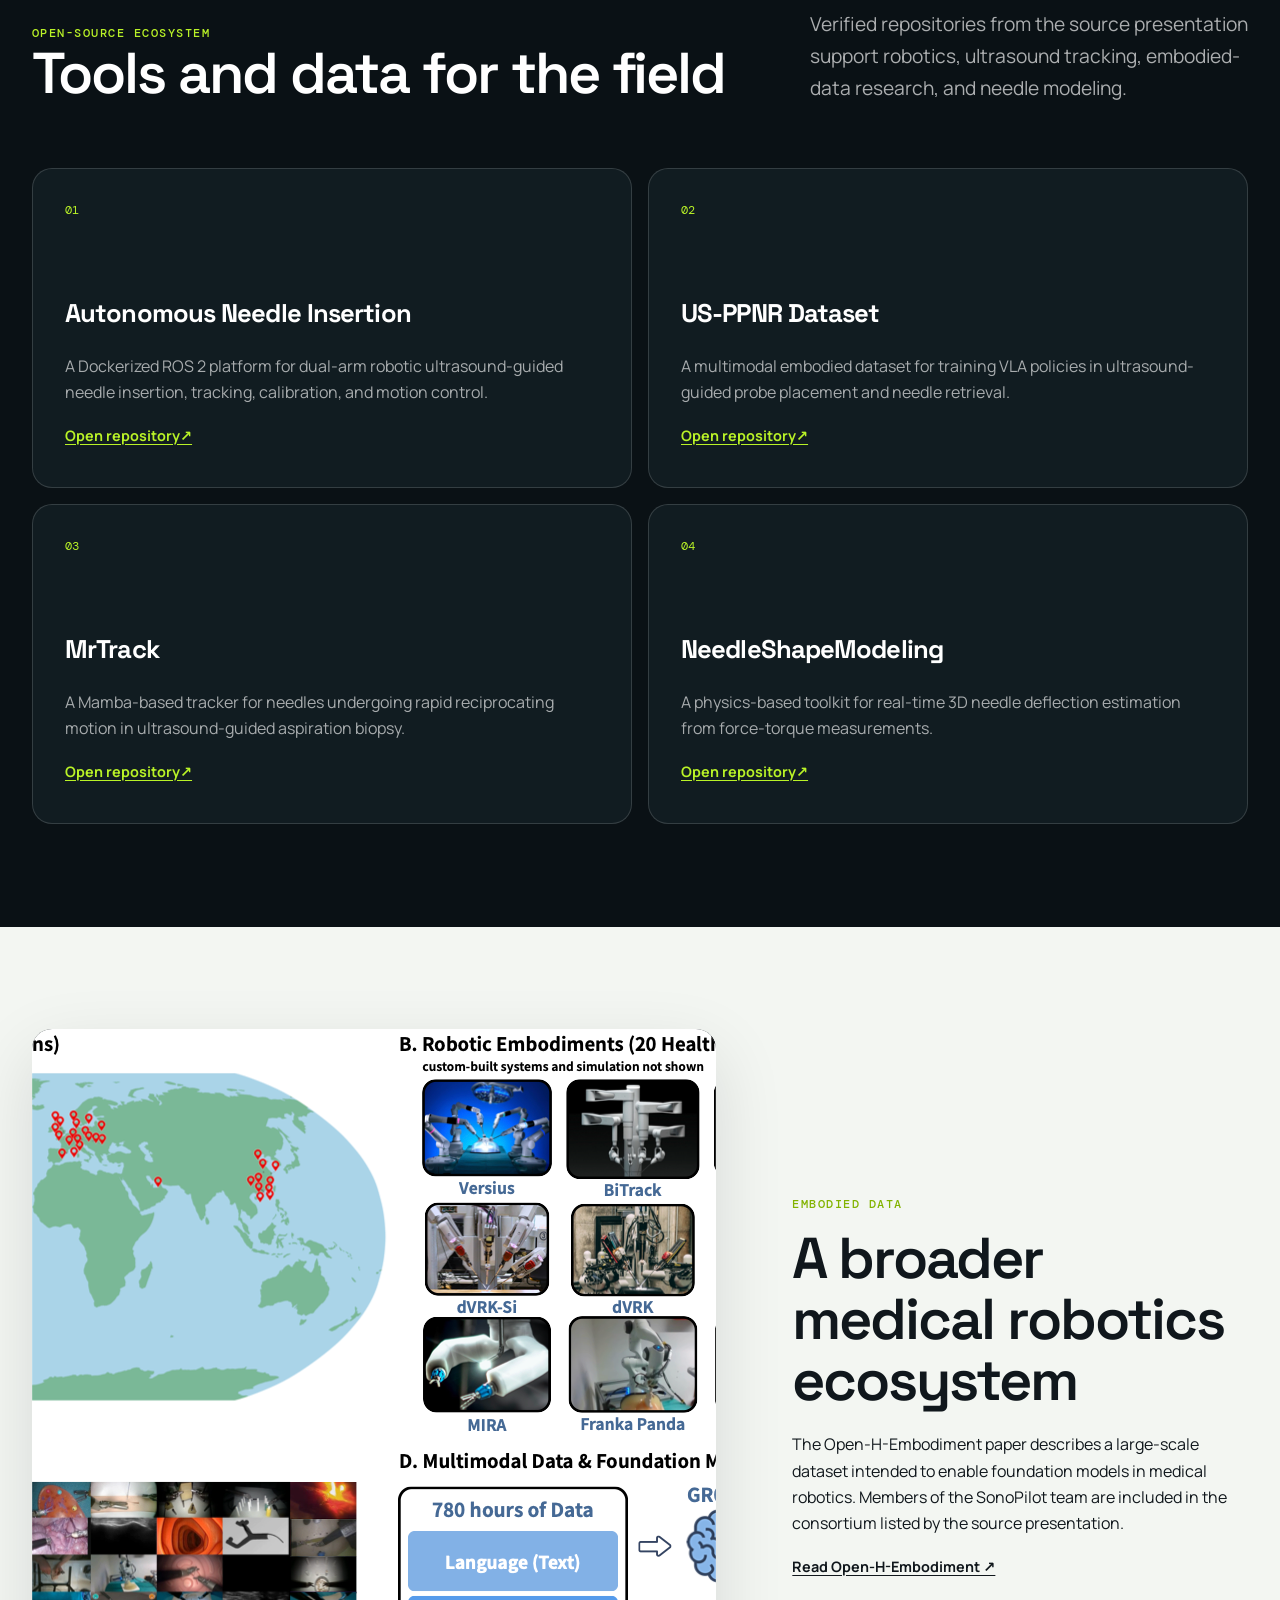
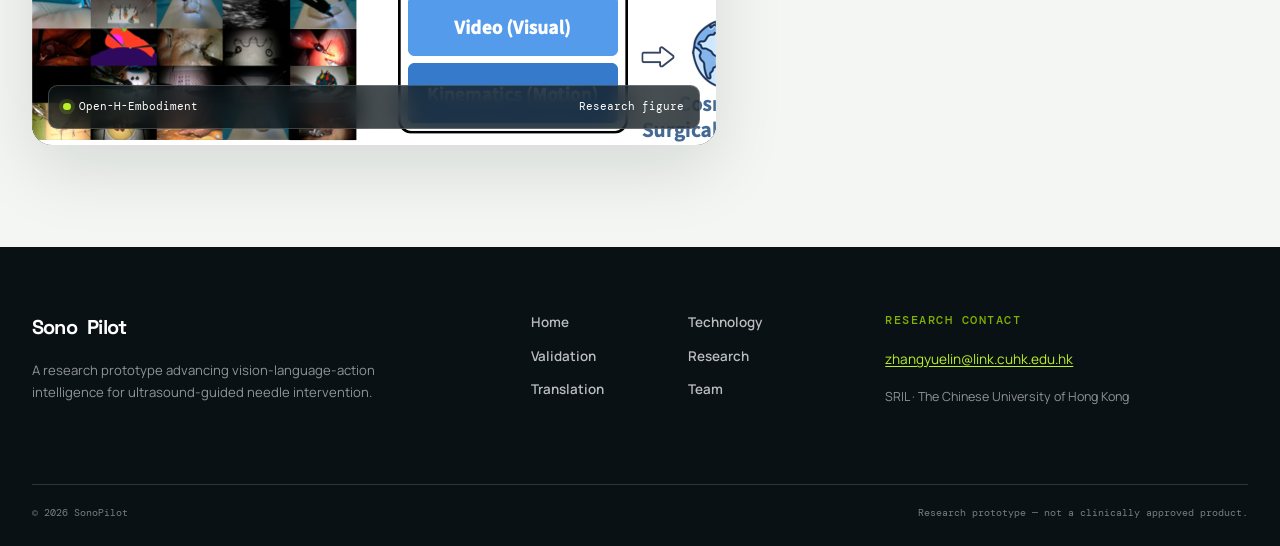
==== commit b7dbc8a9: "change assets" ====
--- a/research/index.html
+++ b/research/index.html
@@ -50,7 +50,7 @@
 
       <section class="section" aria-labelledby="embodiment-title">
         <div class="container media-split">
-          <div class="media-frame reveal"><img src="../assets/images/open-h-embodiment.jpg" alt="Open-H-Embodiment institutional map and examples of healthcare robotic embodiments" loading="lazy" width="808" height="260"><div class="media-label"><span>Open-H-Embodiment</span><span>Research figure</span></div></div>
+          <div class="media-frame reveal"><img src="../assets/images/open-h-embodiment.png" alt="Open-H-Embodiment institutional map and examples of healthcare robotic embodiments" loading="lazy" width="1301" height="716"><div class="media-label"><span>Open-H-Embodiment</span><span>Research figure</span></div></div>
           <div><p class="eyebrow">Embodied data</p><h2 id="embodiment-title">A broader medical robotics ecosystem</h2><p>The Open-H-Embodiment paper describes a large-scale dataset intended to enable foundation models in medical robotics. Members of the SonoPilot team are included in the consortium listed by the source presentation.</p><a class="text-link" href="https://arxiv.org/abs/2604.21017" target="_blank" rel="noopener noreferrer">Read Open-H-Embodiment ↗</a></div>
         </div>
       </section>
--- a/assets/css/styles.css
+++ b/assets/css/styles.css
@@ -855,6 +855,7 @@
 
 .architecture-card img {
   width: 100%;
+  height: auto;
 }
 
 .detail-grid {
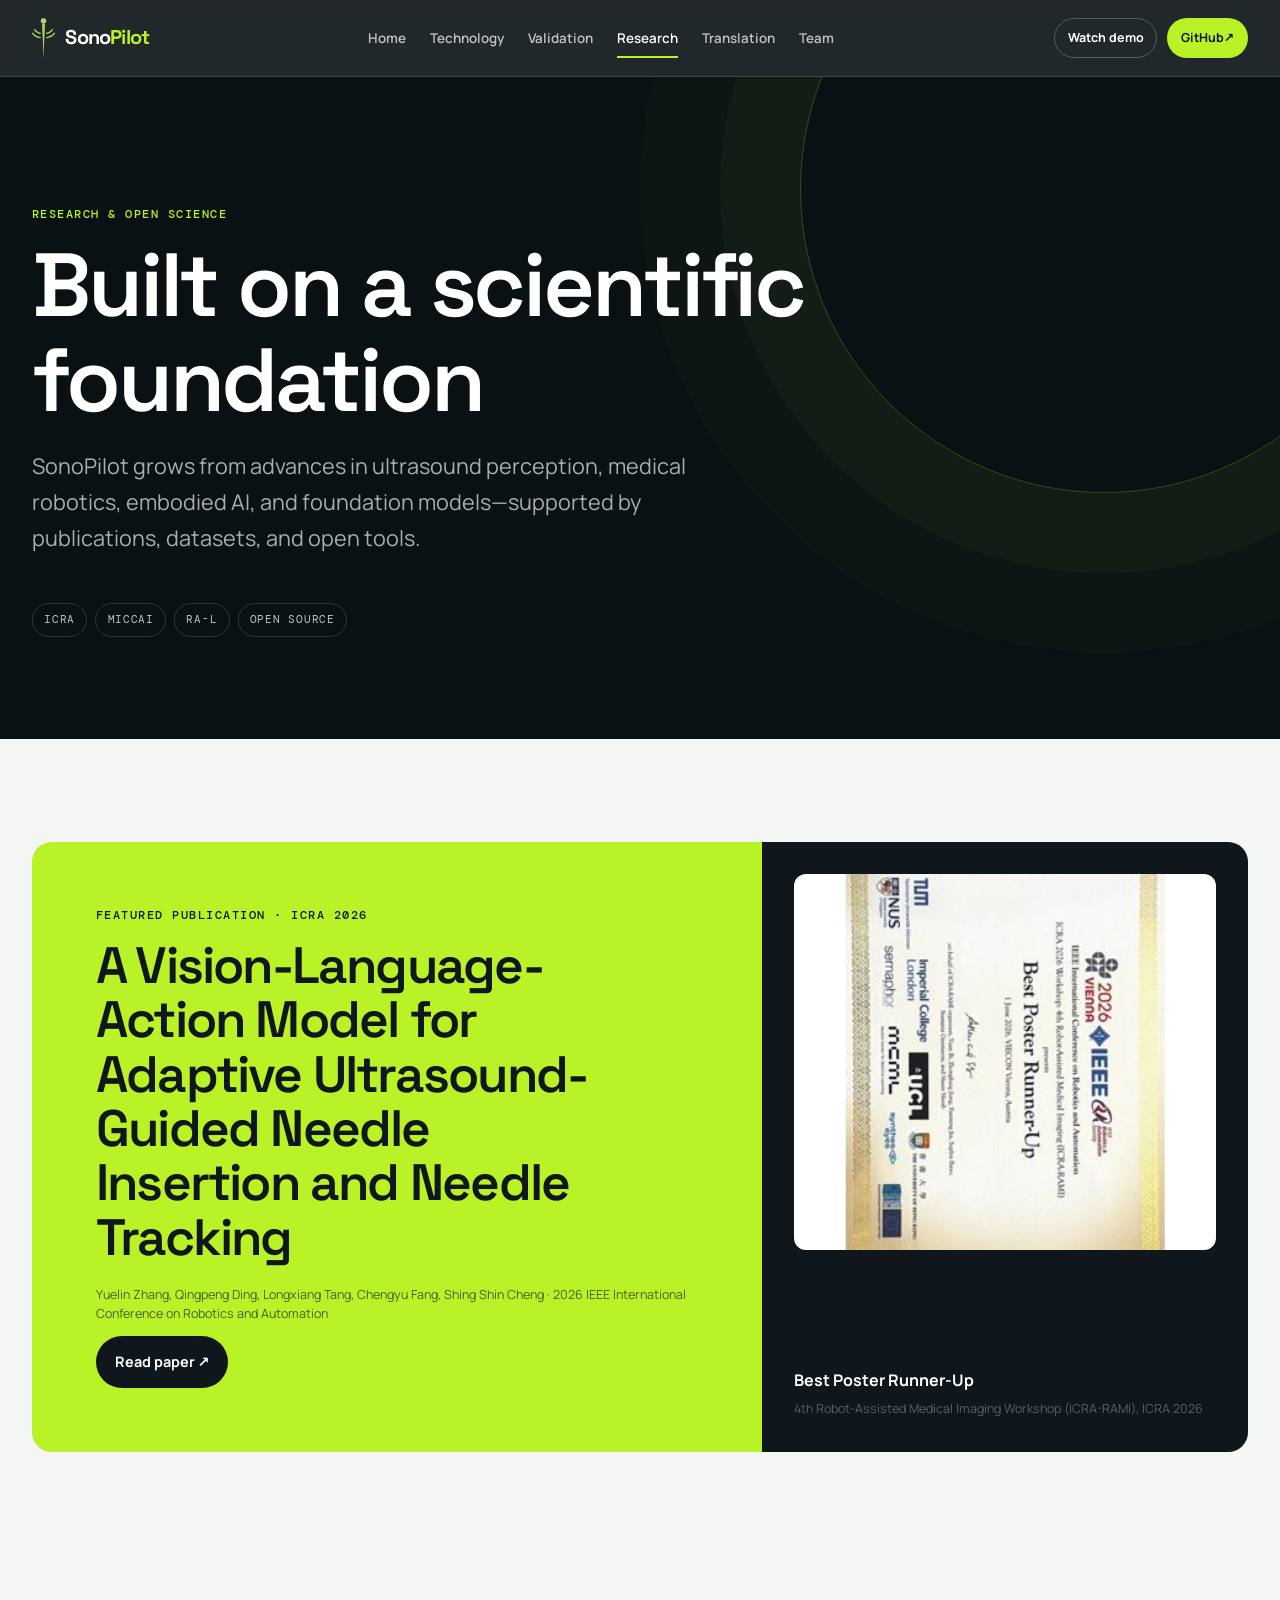
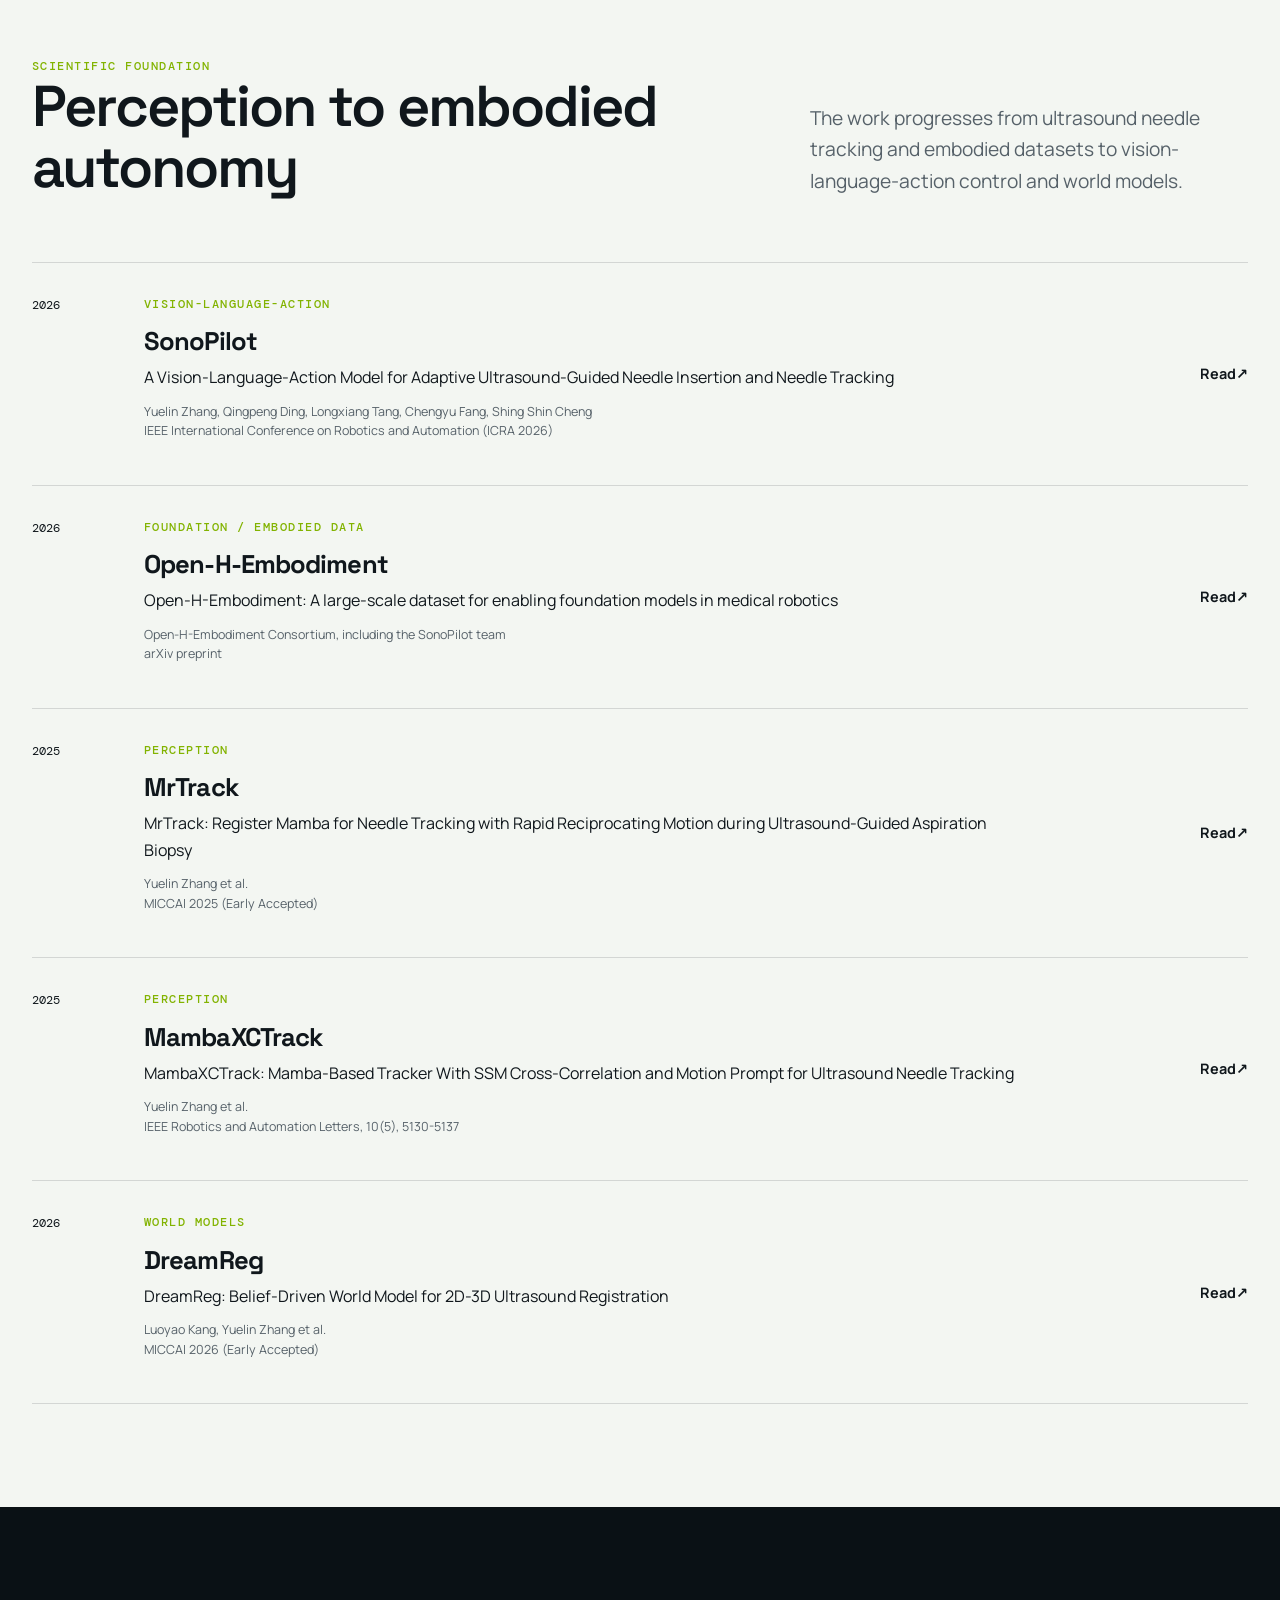
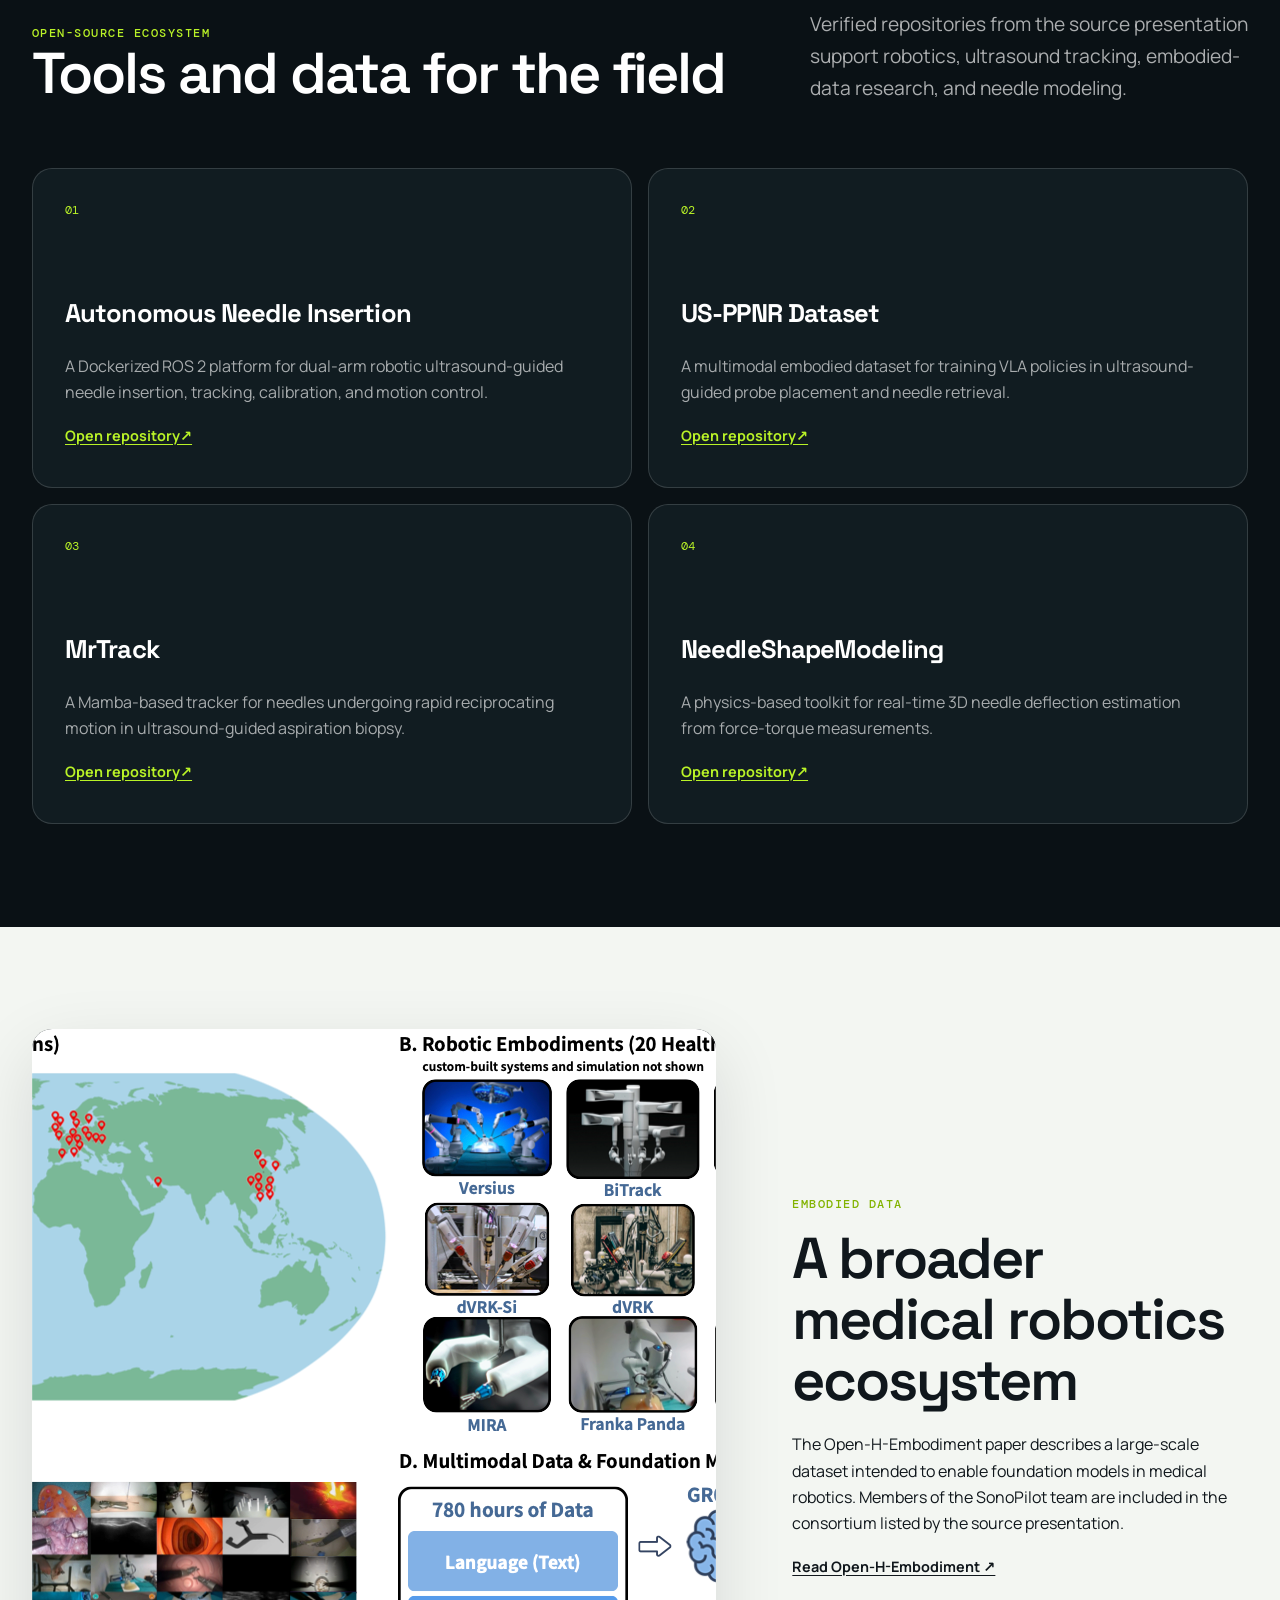
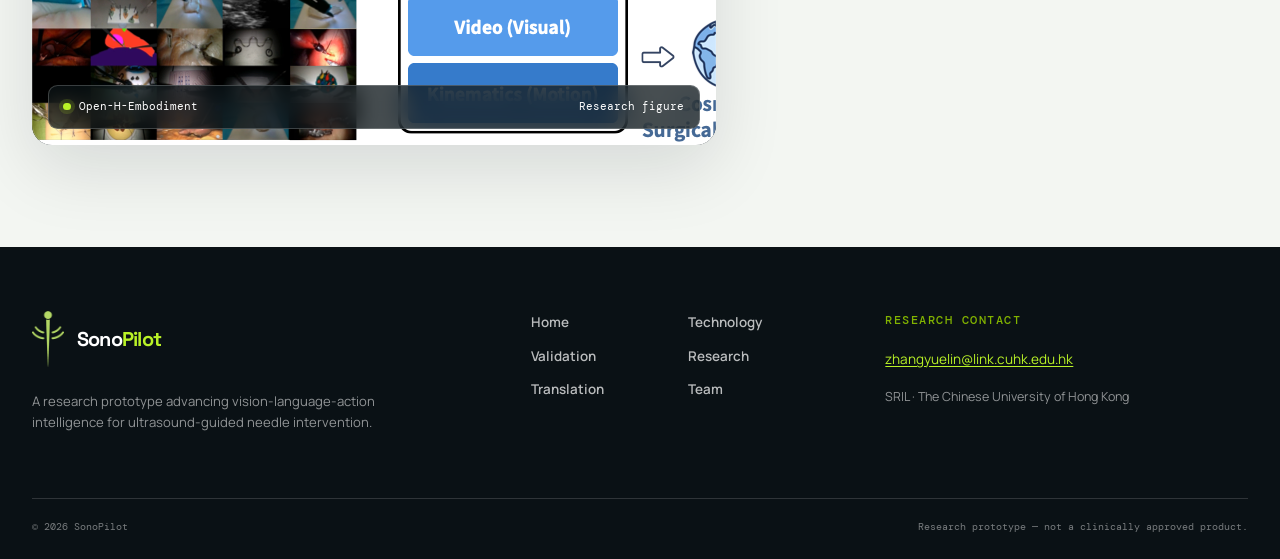
==== commit 08e6b24a: "add logo" ====
--- a/research/index.html
+++ b/research/index.html
@@ -7,6 +7,10 @@
     <meta name="description" content="Explore the publications, scientific foundation, datasets, and open-source repositories behind SonoPilot.">
     <meta property="og:title" content="Research &amp; Open Science — SonoPilot"><meta property="og:description" content="The scientific work and open-source ecosystem supporting SonoPilot."><meta property="og:image" content="https://piecezhang.github.io/sonopilot/assets/images/og.png">
     <link rel="canonical" href="https://piecezhang.github.io/sonopilot/research/">
+    <link rel="icon" href="../favicon.ico" sizes="any">
+    <link rel="icon" type="image/png" sizes="32x32" href="../assets/images/logo/favicon-32.png">
+    <link rel="apple-touch-icon" sizes="180x180" href="../assets/images/logo/apple-touch-icon.png">
+    <link rel="manifest" href="../site.webmanifest">
     <link rel="stylesheet" href="../assets/css/styles.css">
     <title>Research &amp; Open Science — SonoPilot</title>
   </head>
--- a/assets/css/styles.css
+++ b/assets/css/styles.css
@@ -164,23 +164,12 @@
   color: var(--lime);
 }
 
-.wordmark-mark {
-  display: flex;
-  align-items: flex-end;
-  height: 1.35rem;
-  gap: 0.16rem;
-}
-
-.wordmark-mark i {
-  display: block;
-  width: 0.22rem;
-  border-radius: 1rem;
-  background: var(--lime);
-}
-
-.wordmark-mark i:nth-child(1) { height: 45%; }
-.wordmark-mark i:nth-child(2) { height: 100%; }
-.wordmark-mark i:nth-child(3) { height: 70%; }
+.brand-mark {
+  width: auto;
+  height: 2.55rem;
+  flex: 0 0 auto;
+  object-fit: contain;
+}
 
 .primary-nav {
   display: flex;
@@ -1470,6 +1459,14 @@
   margin: 1rem 0 0;
   color: rgba(255, 255, 255, 0.55);
   font-size: 0.82rem;
+}
+
+.footer-wordmark {
+  gap: 0.85rem;
+}
+
+.footer-wordmark .brand-mark {
+  height: 3.5rem;
 }
 
 .footer-main nav {
